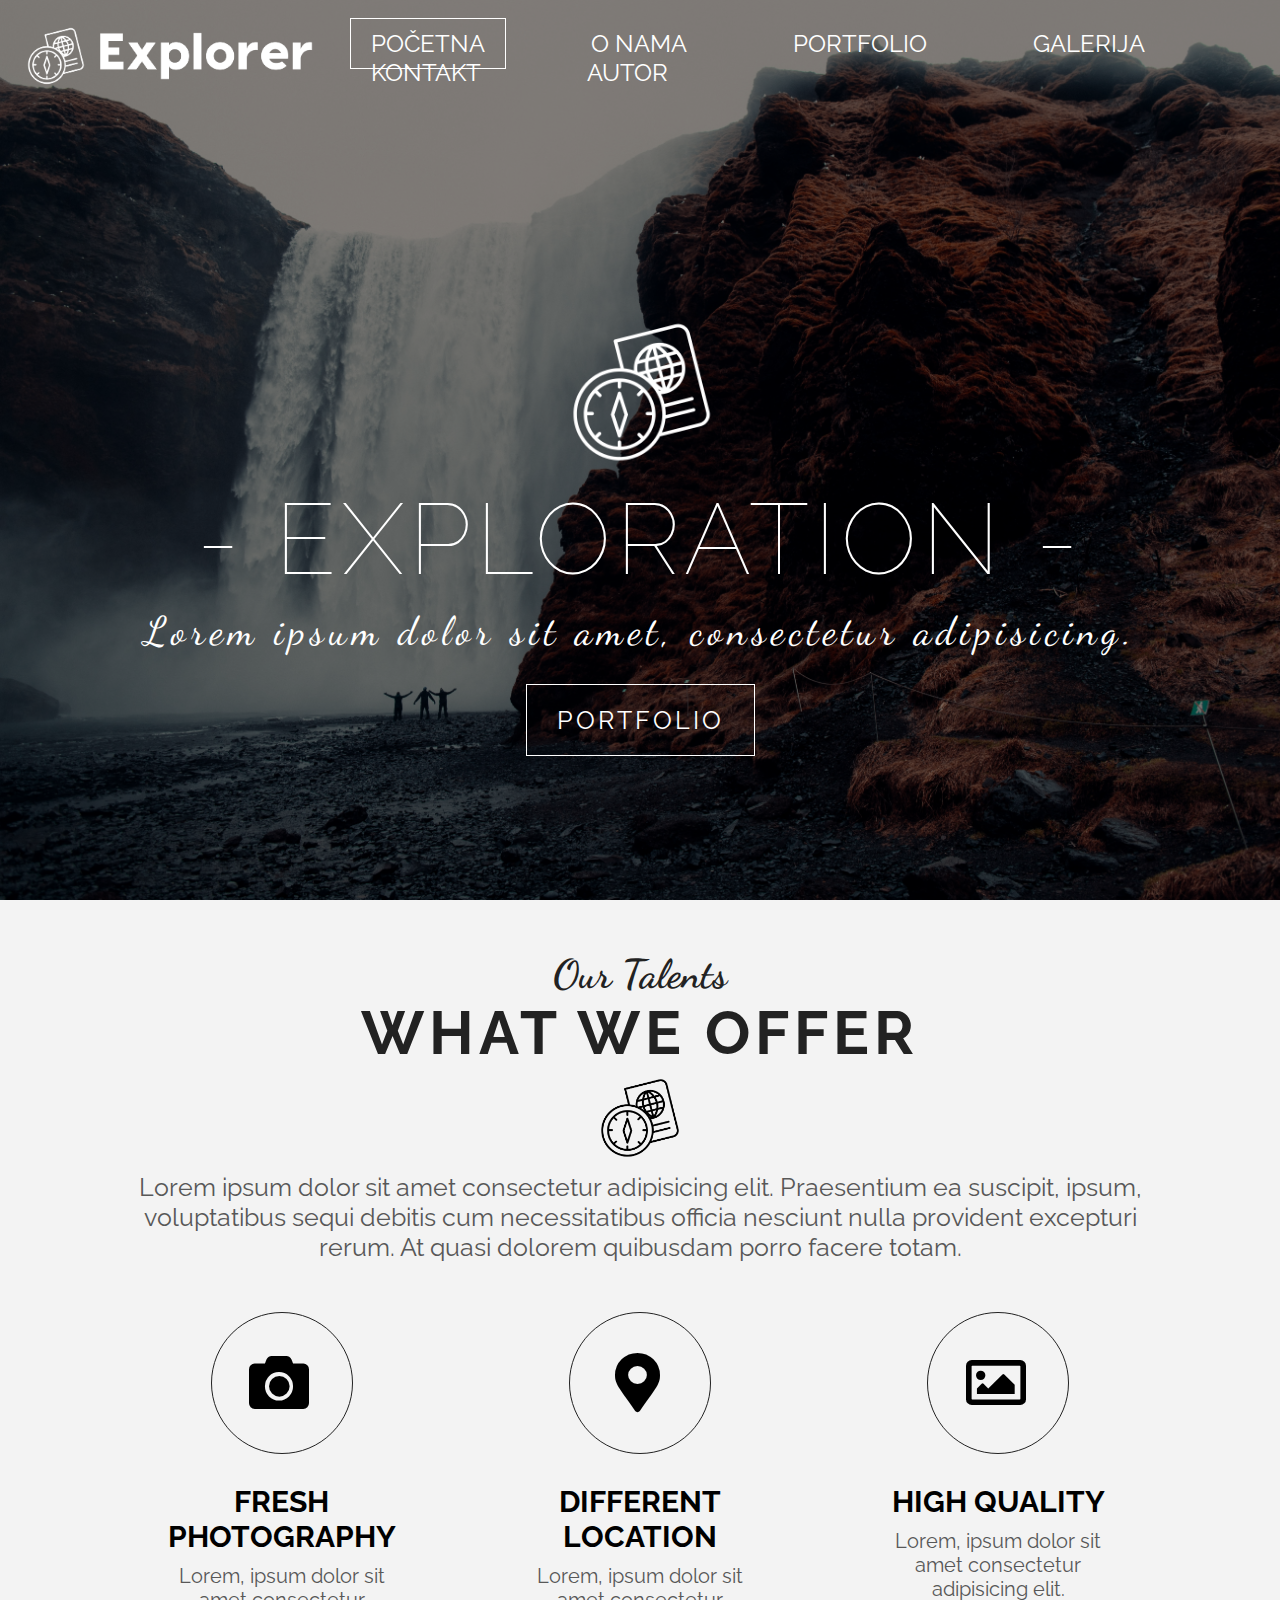
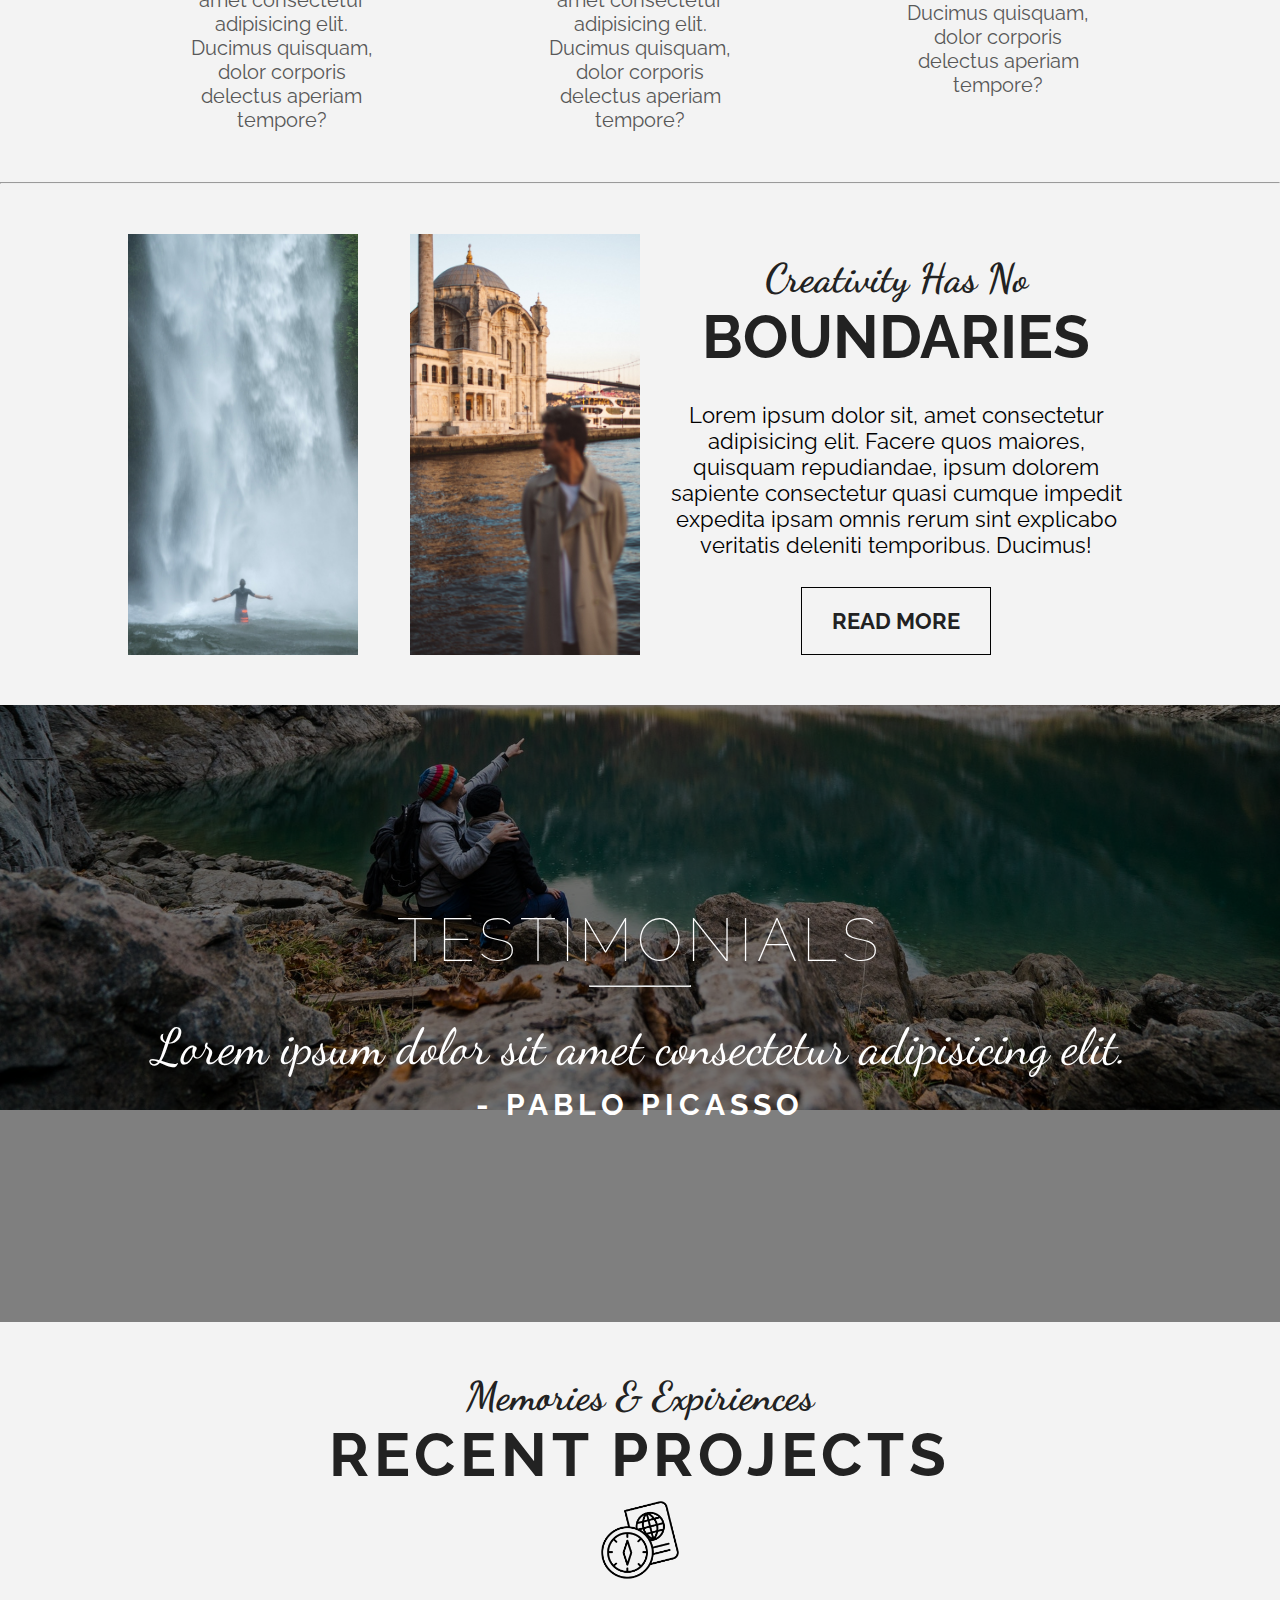
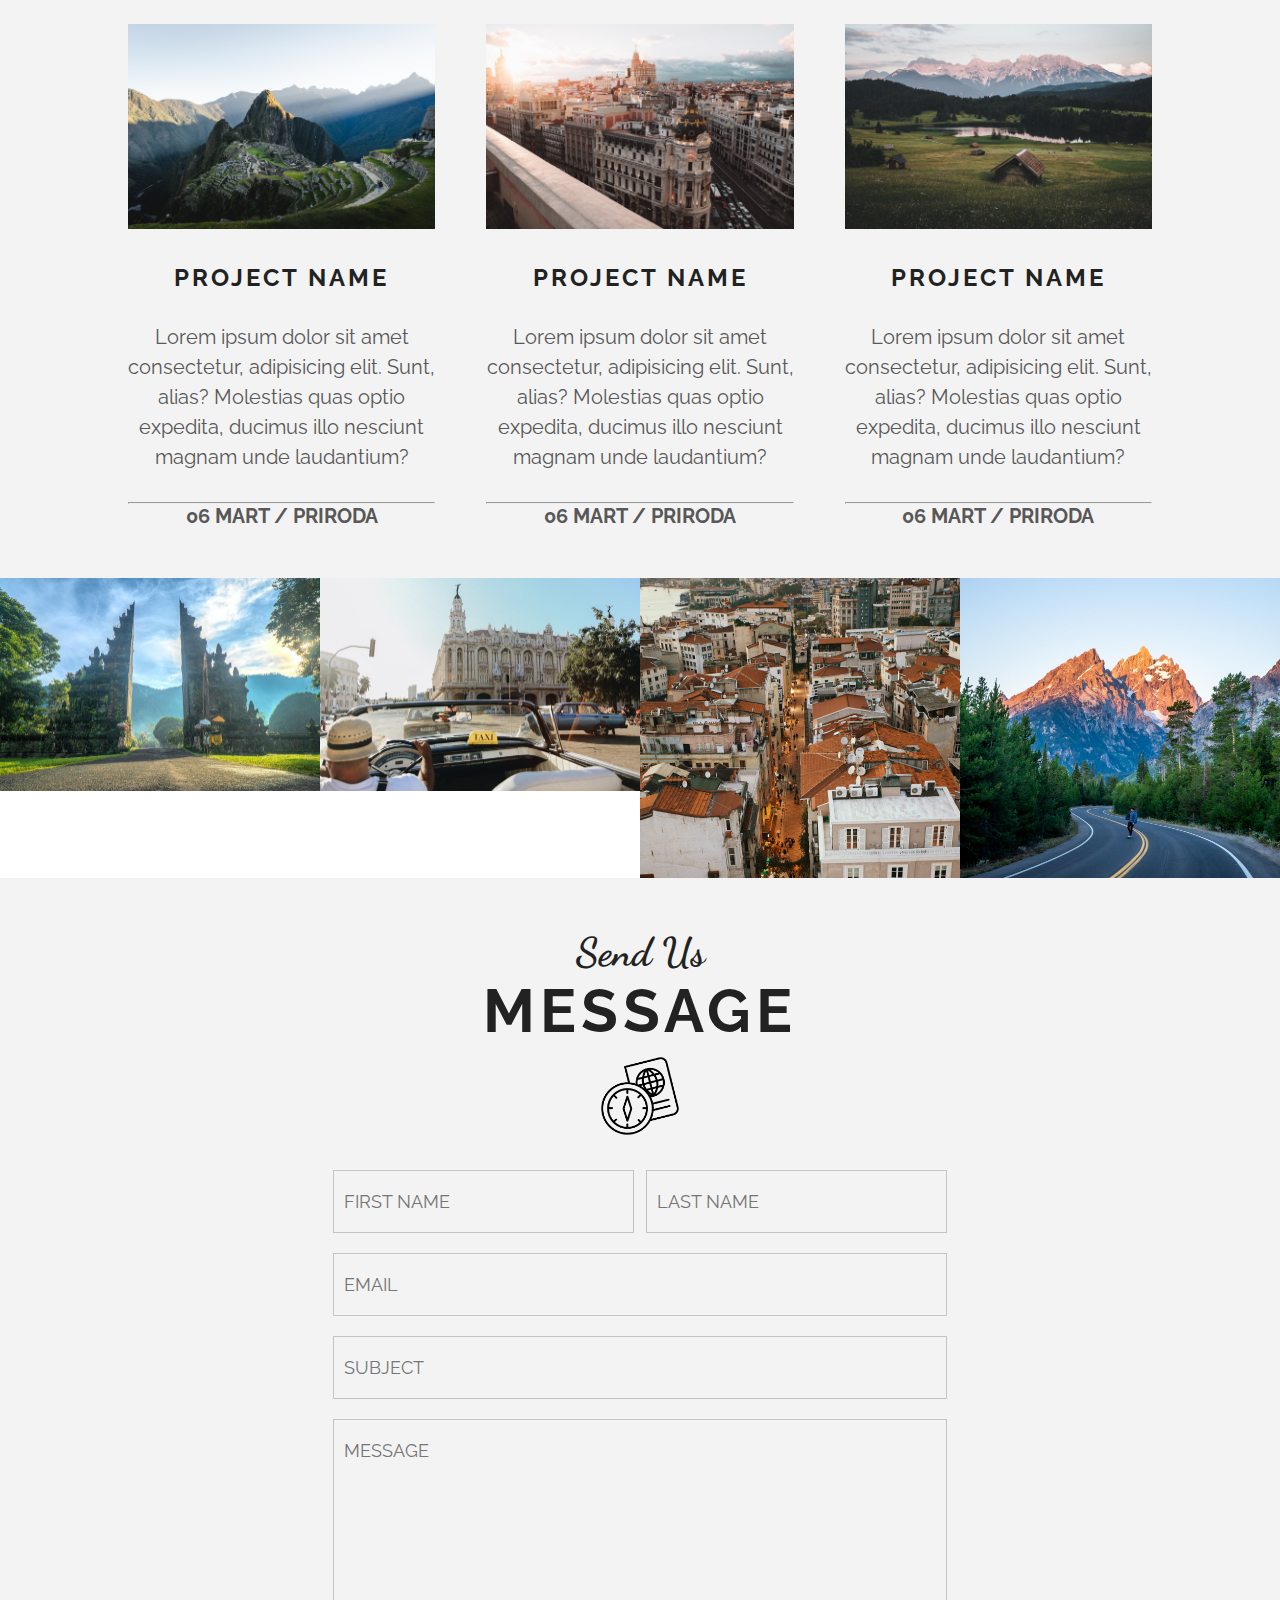
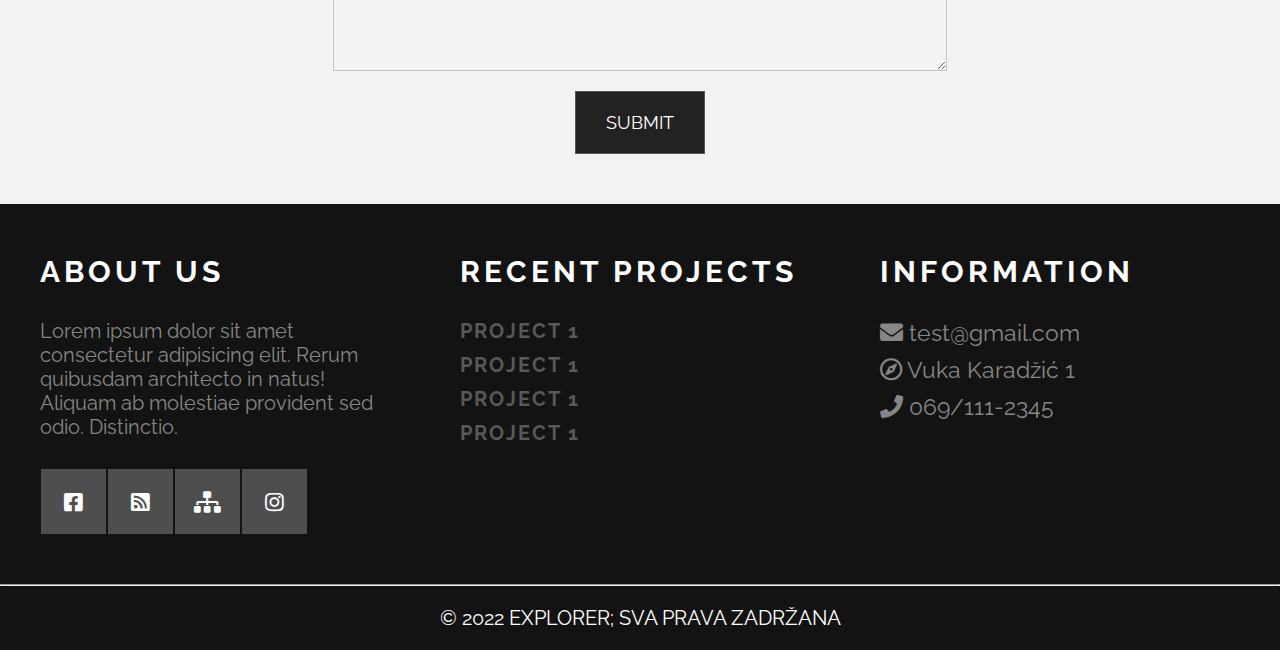
==== index.html @ cb96fa2e "sajt" ====
<!DOCTYPE html>
<html lang="en">
  <head>
    <meta charset="UTF-8" />
    <meta http-equiv="X-UA-Compatible" content="IE=edge" />
    <meta name="viewport" content="width=device-width, initial-scale=1.0" />
    <meta name="author" content="mailto:zarko.jovic.20.21@ict.edu.rs" />
    <meta
      name="keywords"
      content="Restoran, Psatha, Hrana, Kuvanje, Jelo, Dezerti, Piće"
    />
    <meta
      name="description"
      content="Psatha je restoran i bar sa najprefinjenijim i najukusnijim jelima po najpristupačnijoj ceni"
    />
    <meta name="copyright" content="Sva prava zadržava Psatha 2021" />
    <link
      rel="shortcut icon"
      href="img/logo_white_icon.ico"
      type="image/x-icon"
    />
    <link rel="stylesheet" href="css/style.css" />
    <link
      rel="stylesheet"
      href="https://use.fontawesome.com/releases/v5.8.1/css/all.css"
    />

    <title>Explorer - Travel Blog!</title>
  </head>
  <body>
    <!-- HEADER -->
    <header id="main-header">
      <div class="dark-overlay"></div>
      <div class="relative">
        <nav>
          <div id="logo">
            <a href="#"><img src="img/logo-white.png" alt="brand logo" /></a>
          </div>
          <div id="navbar">
            <ul>
              <li>
                <a
                  href="index.html"
                  class="text-white font-primary text-uppercase active"
                  >Početna</a
                >
              </li>
              <li>
                <a
                  href="about.html"
                  class="text-white font-primary text-uppercase"
                  >o nama</a
                >
              </li>
              <li>
                <a
                  href="portfolio.html"
                  class="text-white font-primary text-uppercase"
                  >portfolio</a
                >
              </li>
              <li>
                <a
                  href="gallery.html"
                  class="text-white font-primary text-uppercase"
                  >galerija</a
                >
              </li>
              <li>
                <a
                  href="contact.html"
                  class="text-white font-primary text-uppercase"
                  >kontakt</a
                >
              </li>
              <li>
                <a
                  href="author.html"
                  class="text-white font-primary text-uppercase"
                  >autor</a
                >
              </li>
            </ul>
          </div>
        </nav>
        <div id="cover-info">
          <img src="img/logo-white-icon.png" alt="idea" />
          <h1 class="text-white font-uppercase font-primary text-center mt-1">
            - EXPLORATION -
          </h1>
          <h2 class="text-white font-secondary text-center mt-1">
            Lorem ipsum dolor sit amet, consectetur adipisicing.
          </h2>
          <p class="text-center mt-5">
            <a href="portfolio.html" class="text-white font-primary"
              >PORTFOLIO</a
            >
          </p>
          <br />
        </div>
      </div>
    </header>
    <!-- SERVICES -->
    <div id="services">
      <div class="container">
        <h3 class="text-center font-secondary text-dark">Our Talents</h3>
        <h2 class="font-primary text-dark text-center">WHAT WE OFFER</h2>
        <img src="img/logo-black-icon.png" class="icon" alt="idea" />
        <p class="text-muted text-center font-primary">
          Lorem ipsum dolor sit amet consectetur adipisicing elit. Praesentium
          ea suscipit, ipsum, voluptatibus sequi debitis cum necessitatibus
          officia nesciunt nulla provident excepturi rerum. At quasi dolorem
          quibusdam porro facere totam.
        </p>
        <div id="services-wrap">
          <div class="service">
            <h2 class="text-center"><i class="fas fa-md fa-camera"></i></h2>
            <h3 class="font-primary mt-3 text-uppercase text-center">
              FRESH PHOTOGRAPHY
            </h3>
            <p class="text-muted mt-1 text-center font-primary">
              Lorem, ipsum dolor sit amet consectetur adipisicing elit. Ducimus
              quisquam, dolor corporis delectus aperiam tempore?
            </p>
          </div>
          <div class="service">
            <h2 class="text-center">
              <i class="fas fa-md fa-map-marker-alt"></i>
            </h2>
            <h3 class="font-primary mt-3 text-uppercase text-center">
              Different location
            </h3>
            <p class="text-muted mt-1 text-center font-primary">
              Lorem, ipsum dolor sit amet consectetur adipisicing elit. Ducimus
              quisquam, dolor corporis delectus aperiam tempore?
            </p>
          </div>
          <div class="service">
            <h2 class="text-center"><i class="far fa-md fa-image"></i></h2>
            <h3 class="font-primary mt-3 text-uppercase text-center">
              High Quality
            </h3>
            <p class="text-muted mt-1 text-center font-primary">
              Lorem, ipsum dolor sit amet consectetur adipisicing elit. Ducimus
              quisquam, dolor corporis delectus aperiam tempore?
            </p>
          </div>
        </div>
      </div>
    </div>
    <hr />
    <!-- ABOUT -->
    <div id="about">
      <div class="container">
        <div id="about-img-wrap">
          <img src="img/showcase-1.jpg" alt="about img" class="about-img" />
          <img src="img/showcase-2.jpg" alt="about img" class="about-img" />
        </div>
        <div id="about-text-wrap" class="text-center">
          <div>
            <h3 class="text-dark font-secondary">Creativity Has No</h3>
            <h2 class="text-dark font-primary font-uppercase">BOUNDARIES</h2>
            <p class="text-center font-primary mt-3">
              Lorem ipsum dolor sit, amet consectetur adipisicing elit. Facere
              quos maiores, quisquam repudiandae, ipsum dolorem sapiente
              consectetur quasi cumque impedit expedita ipsam omnis rerum sint
              explicabo veritatis deleniti temporibus. Ducimus!
            </p>
            <p class="text-center mt-5">
              <a href="#" class="font-primary text-dark">READ MORE</a>
            </p>
          </div>
        </div>
      </div>
    </div>
    <!-- QUOTE -->
    <div id="quote">
      <div class="dark-overlay"></div>
      <div class="relative">
        <div class="container">
          <h2 class="font-primary text-white text-uppercase text-center">
            Testimonials
          </h2>
          <hr />
          <h3 class="font-secondary mt-3 text-white text-center">
            Lorem ipsum dolor sit amet consectetur adipisicing elit.
          </h3>
          <h4 class="font-primary mt-1 text-white text-uppercase text-center">
            - PABLO PICASSO
          </h4>
        </div>
      </div>
    </div>
    <!-- LATEST -->
    <div id="latest">
      <div class="container">
        <h3 class="font-secondary text-dark text-center">
          Memories & Expiriences
        </h3>
        <h2 class="font-primary text-dark text-center text-uppercase">
          RECENT PROJECTS
        </h2>
        <img src="img/logo-black-icon.png" class="icon" alt="idea" />

        <div id="post-wrap" class="mt-3">
          <div class="post">
            <a href="#">
              <img src="img/post-1.jpg" alt="post cover" />
              <h4
                class="font-primary text-dark mt-3 text-center text-uppercase"
              >
                Project name
              </h4>
              <p class="font-primary text-center mt-3 text-muted">
                Lorem ipsum dolor sit amet consectetur, adipisicing elit. Sunt,
                alias? Molestias quas optio expedita, ducimus illo nesciunt
                magnam unde laudantium?
              </p>
              <hr class="mt-3" />
              <h5 class="font-primary text-muted text-center text-uppercase">
                06 Mart / priroda
              </h5>
            </a>
          </div>
          <div class="post">
            <a href="#">
              <img src="img/post-3.jpg" alt="post cover" />
              <h4
                class="font-primary text-dark mt-3 text-center text-uppercase"
              >
                Project name
              </h4>
              <p class="font-primary text-center mt-3 text-muted">
                Lorem ipsum dolor sit amet consectetur, adipisicing elit. Sunt,
                alias? Molestias quas optio expedita, ducimus illo nesciunt
                magnam unde laudantium?
              </p>
              <hr class="mt-3" />
              <h5 class="font-primary text-muted text-center text-uppercase">
                06 Mart / priroda
              </h5></a
            >
          </div>
          <div class="post">
            <a href="#">
              <img src="img/post-2.jpg" alt="post cover" />
              <h4
                class="font-primary text-dark mt-3 text-center text-uppercase"
              >
                Project name
              </h4>
              <p class="font-primary text-center mt-3 text-muted">
                Lorem ipsum dolor sit amet consectetur, adipisicing elit. Sunt,
                alias? Molestias quas optio expedita, ducimus illo nesciunt
                magnam unde laudantium?
              </p>
              <hr class="mt-3" />
              <h5 class="font-primary text-muted text-center text-uppercase">
                06 Mart / priroda
              </h5></a
            >
          </div>
        </div>
      </div>
    </div>
    <!-- GALLERY -->
    <div id="gallery-home">
      <div class="gallery-wrap relative">
        <div class="dark-overlay">
          <div class="relative v-align">
            <h2 class="text-white font-primary text-center">Picture</h2>
          </div>
        </div>
        <img src="img/gallery-1.jpg" alt="photo1" />
      </div>
      <div class="gallery-wrap relative">
        <div class="dark-overlay">
          <div class="relative v-align">
            <h2 class="text-white font-primary text-center">Picture</h2>
          </div>
        </div>
        <img src="img/gallery-2.jpg" alt="photo1" />
      </div>
      <div class="gallery-wrap relative">
        <div class="dark-overlay">
          <div class="relative v-align">
            <h2 class="text-white font-primary text-center">Picture</h2>
          </div>
        </div>
        <img src="img/gallery-3.jpg" alt="photo1" />
      </div>
      <div class="gallery-wrap relative">
        <div class="dark-overlay">
          <div class="relative v-align">
            <h2 class="text-white font-primary text-center">Picture</h2>
          </div>
        </div>
        <img src="img/gallery-4.jpg" alt="photo1" />
      </div>
    </div>
    <!-- CONTACT -->
    <div id="contact">
      <div class="container">
        <h3 class="font-secondary text-dark text-center">Send Us</h3>
        <h2 class="font-primary text-dark text-center text-uppercase">
          Message
        </h2>
        <img src="img/logo-black-icon.png" class="icon" alt="idea" />
        <div id="form-wrap">
          <form action="action.php" method="get">
            <div class="form-control">
              <input
                type="text"
                name="fname"
                id="fname"
                placeholder="FIRST NAME"
              />
              <input
                type="text"
                name="lname"
                id="lname"
                placeholder="LAST NAME"
              />
            </div>
            <div class="form-control">
              <input type="email" name="email" id="email" placeholder="email" />
            </div>
            <div class="form-control">
              <input
                type="text"
                name="subject"
                id="subject"
                placeholder="SUBJECT"
              />
            </div>
            <div class="form-control">
              <textarea
                name="message"
                id="message"
                placeholder="MESSAGE"
                cols="30"
                rows="10"
              ></textarea>
            </div>
            <div class="form-control">
              <input type="submit" value="SUBMIT" />
            </div>
          </form>
        </div>
      </div>
    </div>

    <!-- FOOTER -->
    <footer>
      <div id="footer-wrap">
        <div class="footer-col">
          <h2 class="text-white text-uppercase font-primary">ABOUT US</h2>
          <p class="text-muted mt-3 font-primary">
            Lorem ipsum dolor sit amet consectetur adipisicing elit. Rerum
            quibusdam architecto in natus! Aliquam ab molestiae provident sed
            odio. Distinctio.
          </p>
          <div class="social-footer mt-3">
            <a class="text-white" href="https://facebook.com" target="blank">
              <i class="fab fa-lg fa-facebook-square"></i
            ></a>

            <a class="text-white" href="rss.xml" target="blank">
              <i class="fas fa-lg fa-rss-square"></i
            ></a>
            <a class="text-white" href="sitemap.xml" target="blank">
              <i class="fas fa-lg fa-sitemap"></i
            ></a>
            <a class="text-white" href="https://instagram.com" target="blank">
              <i class="fab fa-lg fa-instagram"></i
            ></a>
          </div>
        </div>
        <div class="footer-col">
          <h2 class="text-white text-uppercase font-primary">
            RECENT PROJECTS
          </h2>
          <p class="mt-3">
            <a href="#" class="font-primary text-uppercase text-muted"
              >Project 1</a
            >
          </p>
          <p class="mt-1">
            <a href="#" class="font-primary text-uppercase text-muted"
              >Project 1</a
            >
          </p>
          <p class="mt-1">
            <a href="#" class="font-primary text-uppercase text-muted"
              >Project 1</a
            >
          </p>
          <p class="mt-1">
            <a href="#" class="font-primary text-uppercase text-muted"
              >Project 1</a
            >
          </p>
        </div>
        <div class="footer-col">
          <h2 class="text-white text-uppercase font-primary">INFORMATION</h2>
          <p class="mt-3 text-white font-primary">
            <i class="fas fa-envelope"></i> test&#64;gmail&#46;com
          </p>
          <p class="mt-1 text-white font-primary">
            <i class="far fa-compass"></i> Vuka Karadžić 1
          </p>
          <p class="mt-1 text-white font-primary">
            <i class="fas fa-phone"></i> 069/111-2345
          </p>
        </div>
      </div>
      <hr />
      <div id="footer-lower">
        <p class="text-center text-white font-primary text-uppercase">
          &copy; 2022 EXPLORER; SVA PRAVA ZADRŽANA
        </p>
      </div>
    </footer>
  </body>
</html>
---- css/style.css ----
@import url("https://fonts.googleapis.com/css2?family=Raleway&display=swap");
@import url("https://fonts.googleapis.com/css2?family=Dancing+Script&display=swap");
* {
  margin: 0;
  padding: 0;
}
.mt-3 {
  margin-top: 30px;
}
.mt-1 {
  margin-top: 10px;
}
.mt-5 {
  margin-top: 50px;
}
.text-center {
  text-align: center;
}
.text-white {
  color: #fff;
}
.text-dark {
  color: #222222;
}
.font-primary {
  font-family: "Raleway", sans-serif;
}
.font-secondary {
  font-family: "Dancing Script", cursive;
}
.text-uppercase {
  text-transform: uppercase;
}
.dark-overlay {
  width: 100%;
  height: 100%;
  position: absolute;

  background-color: rgba(0, 0, 0, 0.5);
}
.relative {
  position: relative;
  z-index: 1;
}
.text-muted {
  color: rgb(88, 88, 88);
}
nav {
  display: flex;
  justify-content: space-between;
  box-sizing: border-box;
  padding: 20px;
  align-items: center;
}
#logo img {
  width: 300px;
}
#navbar ul {
  list-style-type: none;
}
#navbar li {
  display: inline;
  margin: 0 30px;
}
#navbar a {
  text-decoration: none;
  font-size: 24px;
  padding: 10px 20px;
  transition: all 0.2s;
  border: 1px solid transparent;
}
#navbar a:hover {
  border: 1px solid #fff;
}
.active {
  border: 1px solid #fff !important;
}
#main-header {
  background-image: url("../img/cover.jpg");
  background-size: cover;
  background-repeat: no-repeat;
  position: relative;
  height: 100vh;
}
#cover-info {
  width: 1000px;
  margin: 0 auto;
  margin-top: 200px;
}
#cover-info img,
#cover-info-secondary img {
  margin-left: 425px;
  width: 150px;
  animation: fadein cubic-bezier(0.22, 0.68, 0, 1.71) 1s;
}
#cover-info h1,
#cover-info-secondary h1 {
  font-size: 100px;
  font-weight: lighter;
  letter-spacing: 5px;
  animation: fadein cubic-bezier(0.22, 0.68, 0, 1.71) 2s;
}
#cover-info h2,
#cover-info-secondary h2 {
  font-size: 40px;
  font-weight: 100;
  letter-spacing: 5px;
  animation: fadein cubic-bezier(0.22, 0.68, 0, 1.71) 3s;
}
#cover-info a,
#cover-info-secondary a {
  padding: 20px 30px;
  border: 1px solid #fff;
  text-decoration: none;
  transition: all 0.2s;
  font-size: 25px;
  letter-spacing: 3px;
}
#cover-info p,
#cover-info-secondary p {
  animation: fadein cubic-bezier(0.22, 0.68, 0, 1.71) 4s;
}
#cover-info a:hover,
#cover-info-secondary a:hover {
  color: #222222;
  background-color: #fff;
}
@keyframes fadein {
  0% {
    opacity: 0;
    transform: translateY(20px);
  }
  90% {
    opacity: 1;
    transform: translateY(0px);
  }
  100% {
    opacity: 1;
    transform: translateY(0px);
  }
}
.container {
  width: 80%;
  margin: 0 auto;
}
#about .container {
  display: flex;
  justify-content: space-between;
}
#about {
  padding: 50px 0;
  background-color: #f3f3f3;
}
#about-img-wrap {
  width: 50%;
  display: flex;
  justify-content: space-between;
}
#about-img-wrap img {
  width: 45%;
}
#about-text-wrap {
  width: 50%;
  box-sizing: border-box;
  padding: 20px;
  display: flex;
  align-items: center;
}
#about-text-wrap h3 {
  font-size: 40px;
}
#about-text-wrap h2 {
  font-size: 60px;
}
#about-text-wrap p {
  font-size: 22px;
}
#about-text-wrap a {
  border: 1px solid #000;
  padding: 20px 30px;
  font-weight: bold;
  text-decoration: none;
  transition: all 0.2s;
}
#about-text-wrap a:hover {
  background-color: #000;
  color: #fff;
}
#quote {
  width: 100%;
  position: relative;
  background-image: url("../img/testimonials-cover.jpg");
  background-size: cover;
  background-position: 0px -450px;
  background-repeat: no-repeat;
}
#quote .container {
  padding: 200px 0;
}
#quote h2 {
  font-weight: lighter;
  font-size: 60px;
  letter-spacing: 5px;
}
#quote hr {
  width: 100px;
  margin: 0 auto;
  margin-top: 10px;
}
#quote h3 {
  font-size: 50px;

  font-weight: lighter;
}
#quote h4 {
  font-size: 30px;
  letter-spacing: 5px;
}
.icon {
  width: 100px;
  margin-left: calc(50% - 50px);
}
#latest {
  padding: 50px 0;
}
#latest h2 {
  letter-spacing: 5px;
  font-size: 60px;
}
#latest h3 {
  font-size: 40px;
}
#post-wrap {
  display: flex;
  justify-content: space-between;
}
.post {
  width: 30%;
}
.post img {
  width: 100%;
  object-fit: cover;
  transition: all 0.2s;
}
.post:hover img {
  transform: scale(1.04);
}
.post h4 {
  font-size: 24px;
  font-weight: bold;
  letter-spacing: 3px;
}
.post p {
  font-size: 20px;
  line-height: 30px;
}
.post h5 {
  font-size: 20px;
}
.post hr {
  color: rgb(145, 145, 145);
}
a {
  text-decoration: none;
}
#gallery-home {
  width: 100%;
  display: flex;
}
.gallery-wrap {
  width: 25%;
  height: 300px;
  overflow: hidden;
  object-fit: cover;
}
.gallery-wrap img {
  width: 100%;
  position: absolute;
  z-index: -2;
  transition: all 0.2s;
}
.gallery-wrap .dark-overlay {
  display: flex;
  opacity: 0;
  transition: all 0.2s;
  justify-content: center;
  align-items: center;
}
.gallery-wrap:hover img {
  transform: scale(1.06);
}
.gallery-wrap:hover .dark-overlay {
  opacity: 1;
}
.gallery-wrap h2 {
  font-size: 40px;
}
#services {
  padding: 50px 0;
}
#services h3 {
  font-size: 40px;
}
#services h2 {
  font-size: 60px;
  letter-spacing: 5px;
}
#services p {
  font-size: 25px;
}
#services-wrap {
  margin-top: 50px;
  width: 100%;
  display: flex;
  justify-content: space-between;
}
.service {
  width: 30%;
}
.service h2 {
  border: 1px solid #222222;
  padding: 20px;
  width: 100px;
  justify-content: center;
  display: flex;
  align-items: center;
  border-radius: 50%;
  margin: 0 auto;
  height: 100px;
}
.service h3 {
  font-size: 30px !important;
}
.service p {
  font-size: 20px !important;
  padding: 0 50px;
}
#latest,
#services {
  background-color: #f3f3f3;
}
#form-wrap {
  margin: 0 auto;
  width: 60%;
}

#fname,
#lname {
  width: 49%;
}
#subject,
#message,
#email {
  width: 100%;
}
.form-control {
  display: flex;
  width: 100%;
  justify-content: space-between;
  margin-top: 20px;
}
input,
textarea {
  background-color: #f3f3f3;
  padding: 20px 10px;
  font-family: "Raleway", sans-serif;
  box-sizing: border-box;
  text-transform: uppercase;
  font-size: 18px;
  border: 1px solid rgba(145, 145, 145, 0.479);
}
#contact {
  padding: 50px 0;
  background-color: #f3f3f3;
}
input[type="submit"] {
  background-color: #222;
  color: #fff;
  margin: 0 auto;
  padding: 20px 30px;
}
#contact h3 {
  font-size: 40px;
}
#contact h2 {
  font-size: 60px;
  letter-spacing: 5px;
}
footer {
  background-color: rgb(19, 19, 19);
}
#footer-wrap {
  width: 1200px;
  margin: 0 auto;
  display: flex;
  padding: 50px 0px;
  justify-content: space-between;
}
.footer-col {
  width: 30%;
}
.social-footer {
  display: flex;
}
.social-footer a {
  padding: 20px;
  width: 25px;
  background-color: rgb(78, 78, 78);
  justify-content: center;
  display: flex;
  align-items: center;
  transition: all 0.2s;
  margin: 0 1px;
  height: 25px;
}
#footer-wrap h2 {
  font-size: 30px;
  letter-spacing: 4px;
}
#footer-wrap p {
  font-size: 20px;
  color: rgb(134, 134, 134);
}
.social-footer a:hover {
  background-color: rgb(117, 117, 117);
}
.footer-col:nth-child(2) a {
  font-size: 20px;
  transition: all 0.2s;
  letter-spacing: 2px;
  font-weight: bold;
}
.footer-col:nth-child(2) a:hover {
  color: rgb(209, 209, 209);
}
.footer-col:nth-child(3) p {
  font-size: 23px !important;
}
#footer-lower {
  padding: 20px 0;
  font-size: 20px;
}
.bg-dark {
  background-color: #222;
}
#secondary-header {
  position: relative;
}
#cover-info-secondary {
  margin: 0 auto;
  width: 1000px;
  padding: 0 0 50px 0;
}
#bg-about,
#bg-portfolio,
#bg-gallery,
#bg-author,
#bg-contact {
  background-size: 100vw;
  background-position: center;
  background-position: 0px -800px;
  background-repeat: no-repeat;
}
#bg-about {
  background-image: url("../img/cover-1.jpg");
}
#bg-portfolio {
  background-image: url("../img/cover-2.jpg");
}
#bg-gallery {
  background-image: url("../img/cover-3.jpg");
}
#bg-author {
  background-image: url("../img/cover-4.jpg");
}
#bg-contact {
  background-image: url("../img/cover-5.jpg");
}
#gallery-page {
  width: 70%;
  margin: 0 auto;
  display: flex;
  padding-top: 50px;
  justify-content: space-between;
}
.gallery-col {
  width: 32%;
}
.gallery-col img {
  width: 100%;
  transition: all 0.2s;
  margin: 10px 0;
}
.bg-light {
  background-color: #f3f3f3;
  width: 100%;
}
.gallery-col img:hover {
  transform: scale(1.04);
}
.project {
  width: 100%;
}
.project img {
  width: 100%;
}
.project p {
  font-size: 30px;
}
.project .btn {
  padding: 20px;
  transition: all 0.2s;
  border: 1px solid #222;
}
.project .btn:hover {
  color: #fff;
  background-color: #222;
}
#author .container {
  display: flex;
  padding: 100px 0;
  justify-content: space-between;
}
#author-img,
#author-info {
  width: 50%;
}
#author-img img {
  width: 60%;
  margin-left: 20%;
}
#author-info h2 {
  font-size: 50px;
}
#author-info h3 {
  font-size: 40px;
}
#author-img img {
  border-radius: 50%;
  box-shadow: -30px -30px rgb(124, 124, 124);
  box-shadow: 2px -2px 55px -17px rgba(0, 0, 0, 0.75);
}
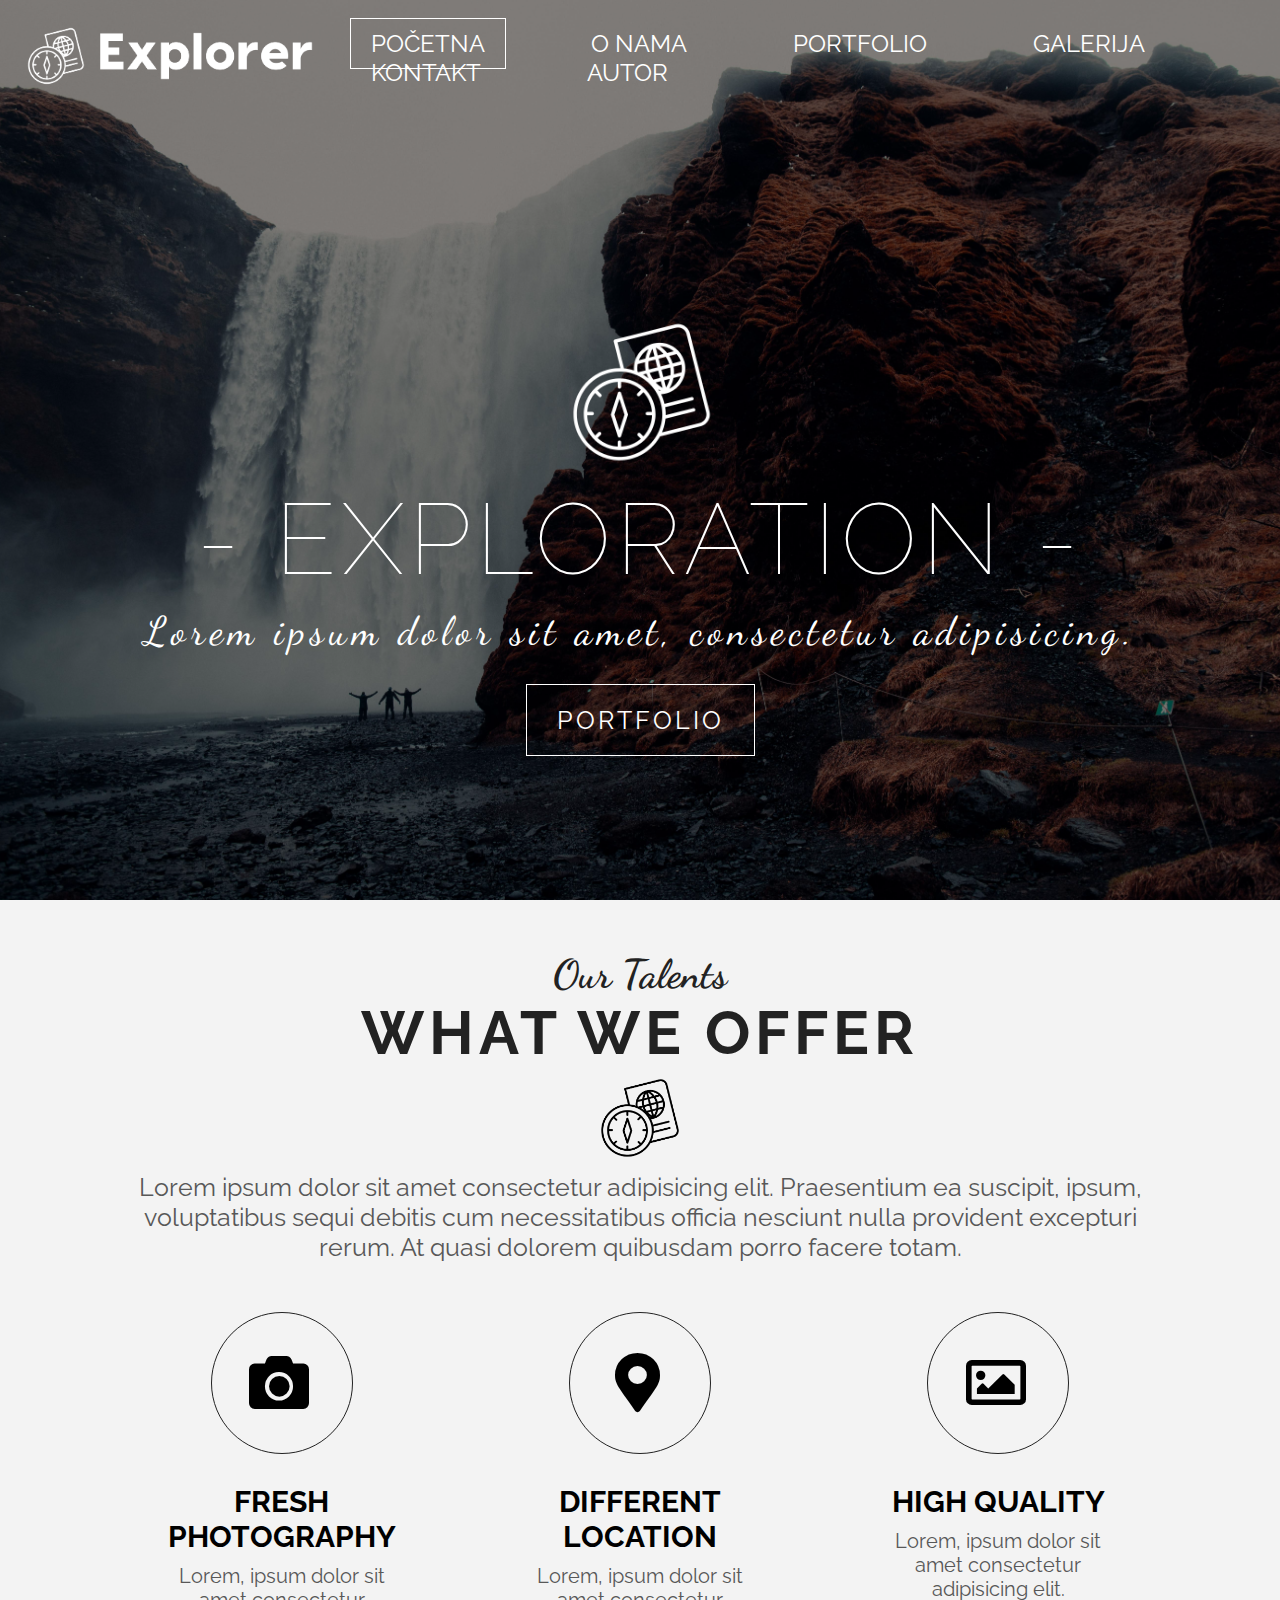
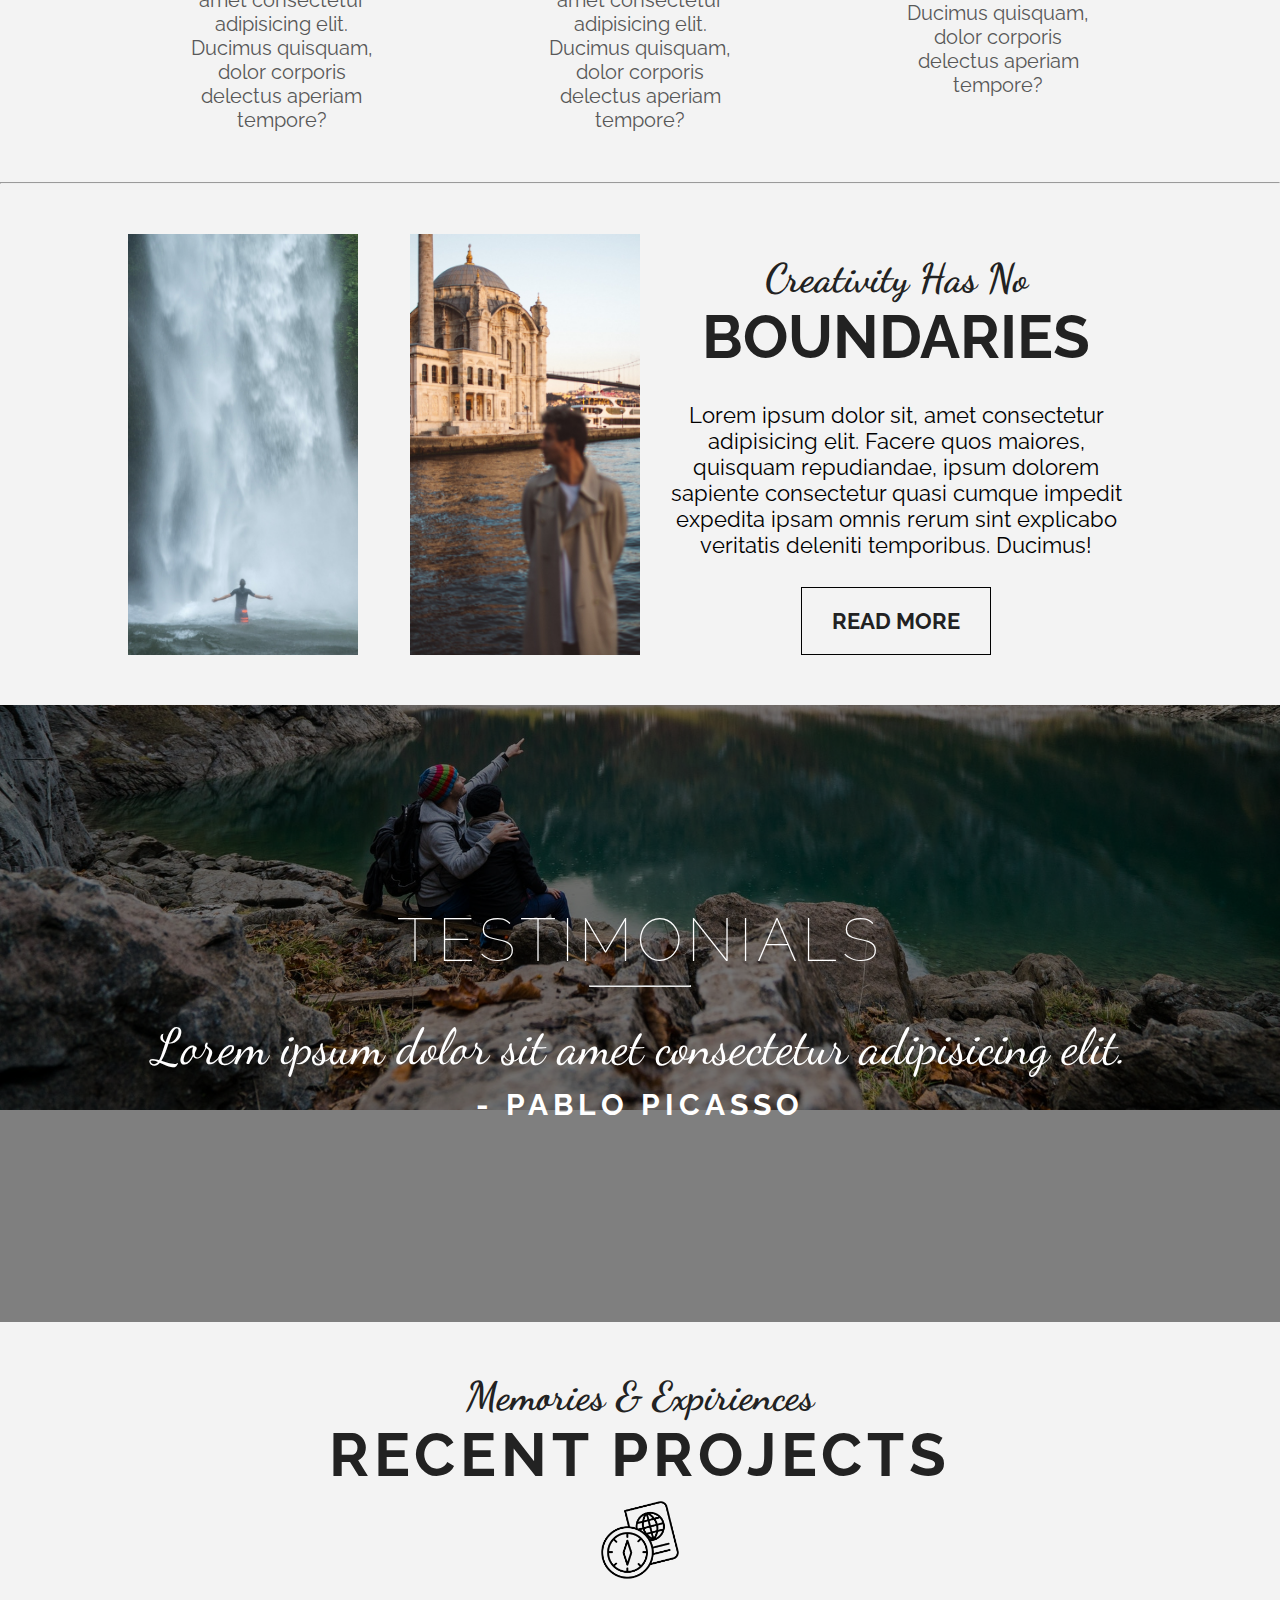
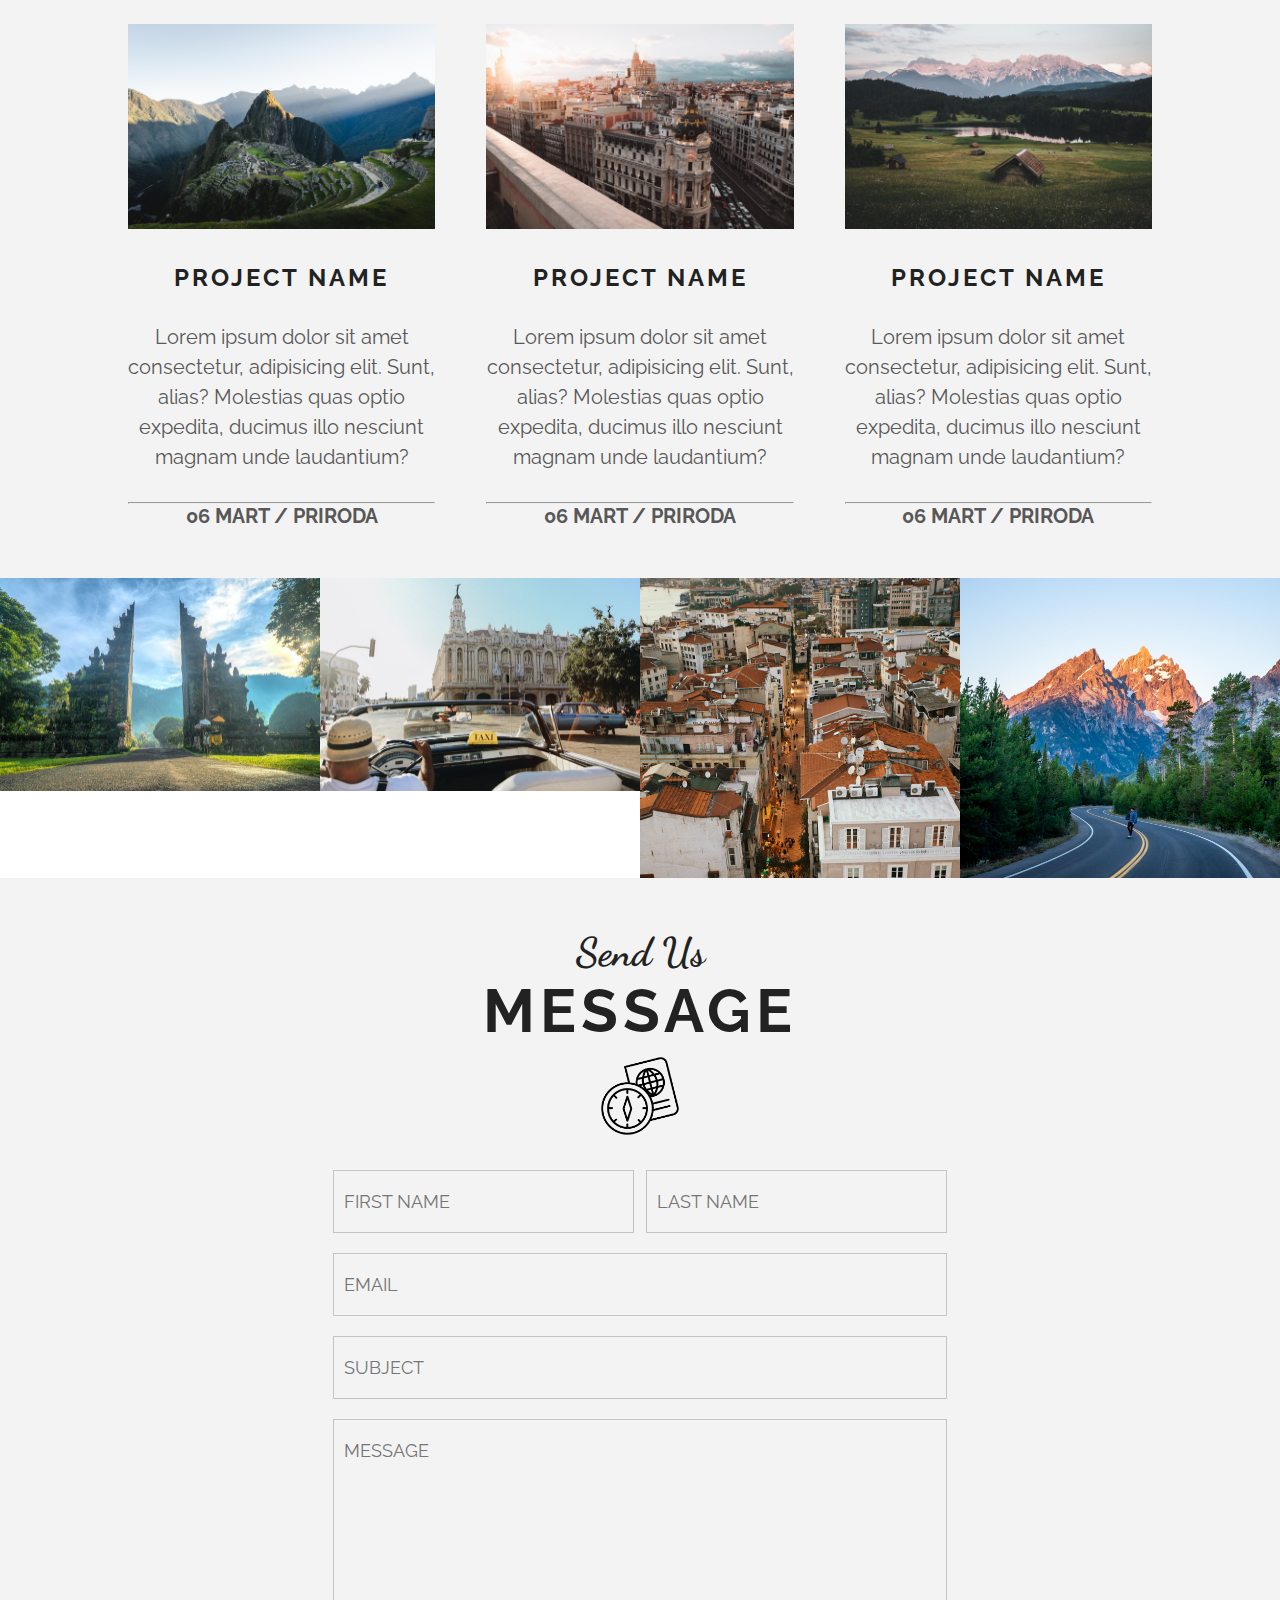
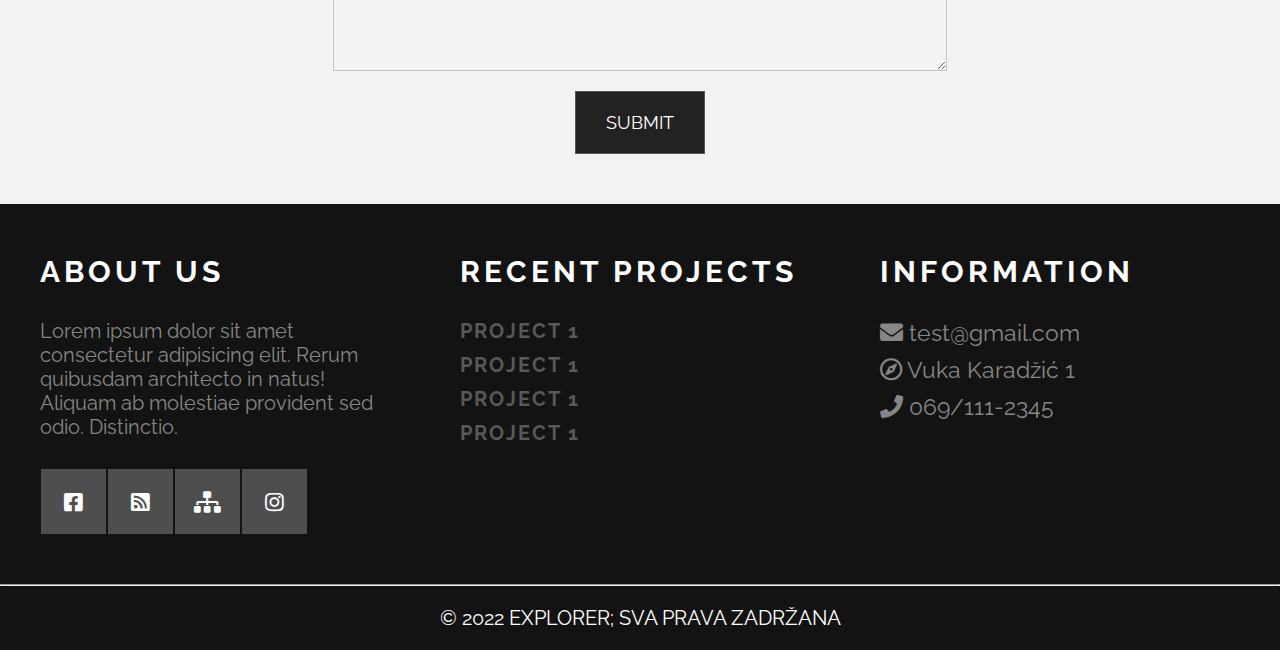
==== commit c22369e3: "ispravka" ====
--- a/index.html
+++ b/index.html
@@ -4,16 +4,16 @@
     <meta charset="UTF-8" />
     <meta http-equiv="X-UA-Compatible" content="IE=edge" />
     <meta name="viewport" content="width=device-width, initial-scale=1.0" />
-    <meta name="author" content="mailto:zarko.jovic.20.21@ict.edu.rs" />
+    <meta name="author" content="mailto:disha.jovanovic.96@gmail.com" />
     <meta
       name="keywords"
-      content="Restoran, Psatha, Hrana, Kuvanje, Jelo, Dezerti, Piće"
+      content="Fotografija, slike, putovanje, putovanje, priroda, explorer"
     />
     <meta
       name="description"
-      content="Psatha je restoran i bar sa najprefinjenijim i najukusnijim jelima po najpristupačnijoj ceni"
+      content="Explorer je udruženje freelancera koji su ljubitelji fotografije sa ciljem da najbolje zabeleže vaše najlepše trenutke!"
     />
-    <meta name="copyright" content="Sva prava zadržava Psatha 2021" />
+    <meta name="copyright" content="Sva prava zadržava Explorer 2022" />
     <link
       rel="shortcut icon"
       href="img/logo_white_icon.ico"
@@ -25,7 +25,7 @@
       href="https://use.fontawesome.com/releases/v5.8.1/css/all.css"
     />
 
-    <title>Explorer - Travel Blog!</title>
+    <title>Explorer - Fotografski blog!</title>
   </head>
   <body>
     <!-- HEADER -->
--- a/css/style.css
+++ b/css/style.css
@@ -78,6 +78,7 @@
 #main-header {
   background-image: url("../img/cover.jpg");
   background-size: cover;
+  background-position: bottom;
   background-repeat: no-repeat;
   position: relative;
   height: 100vh;
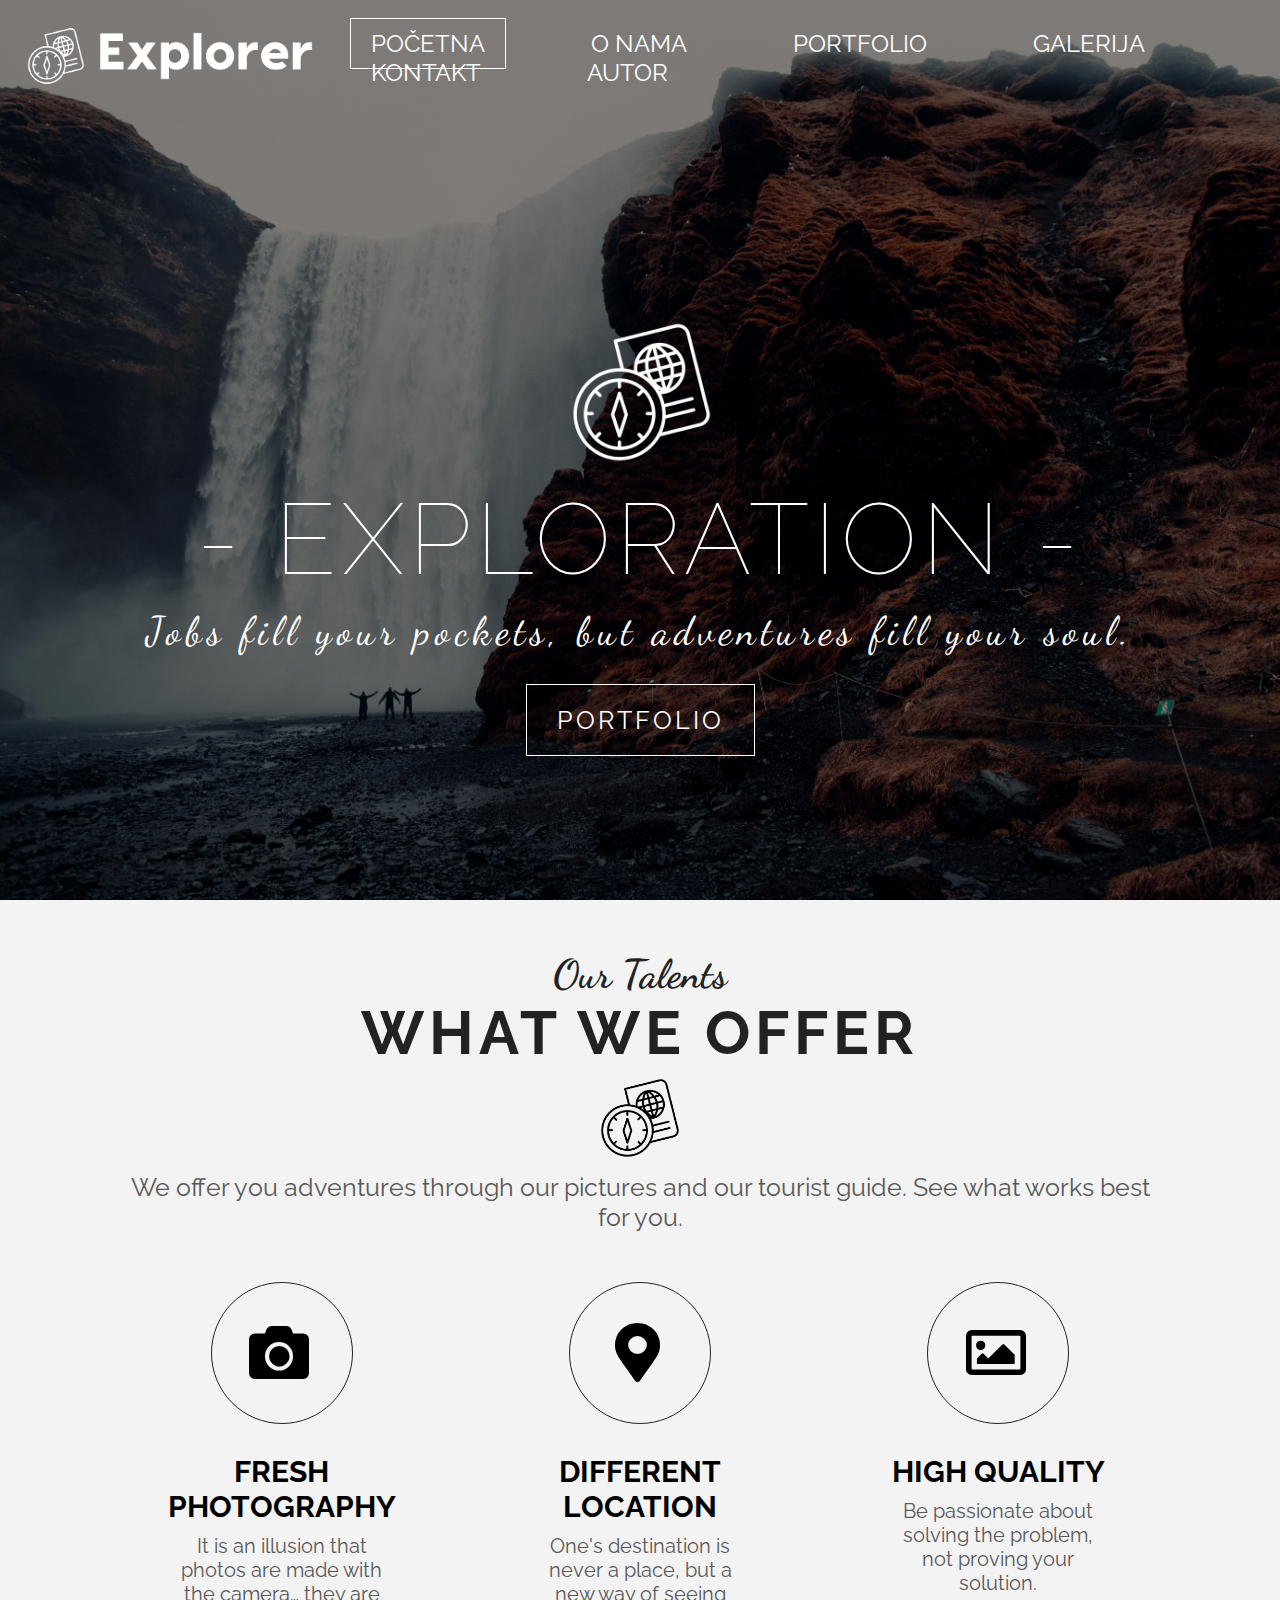
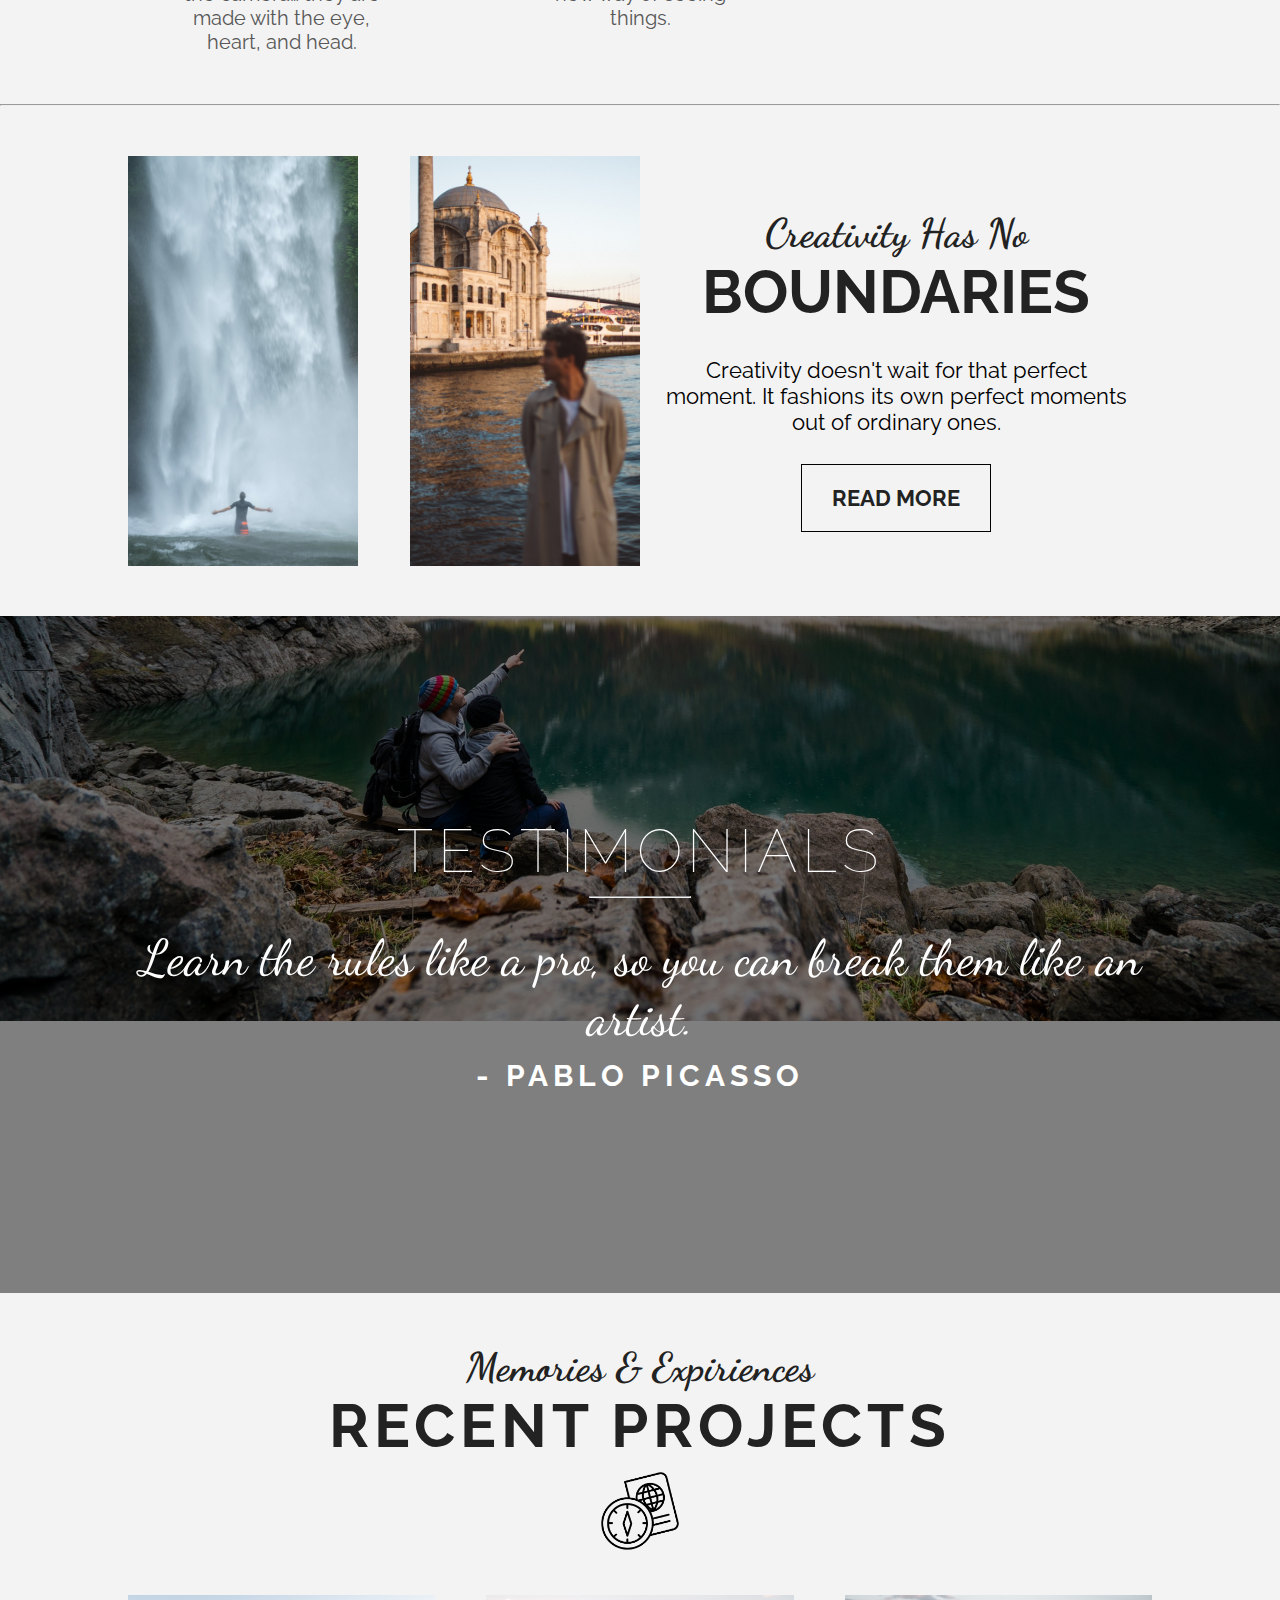
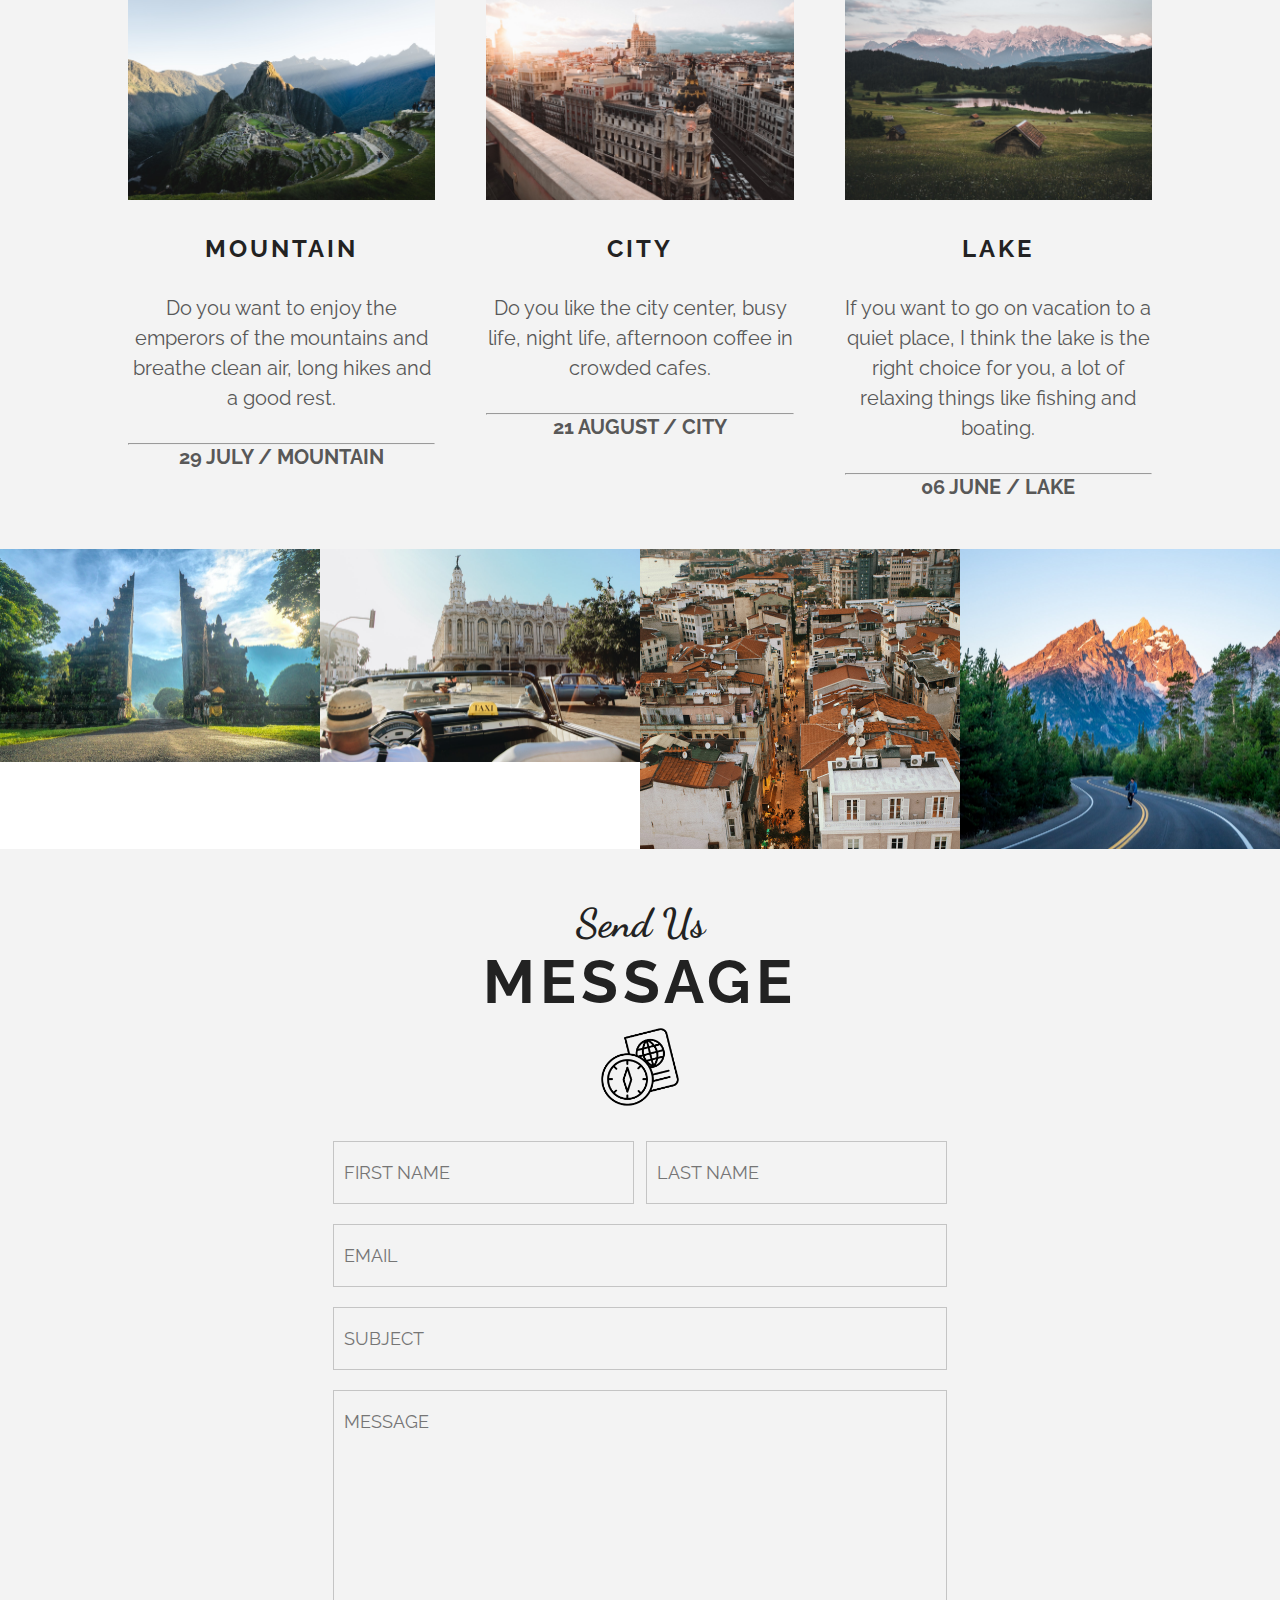
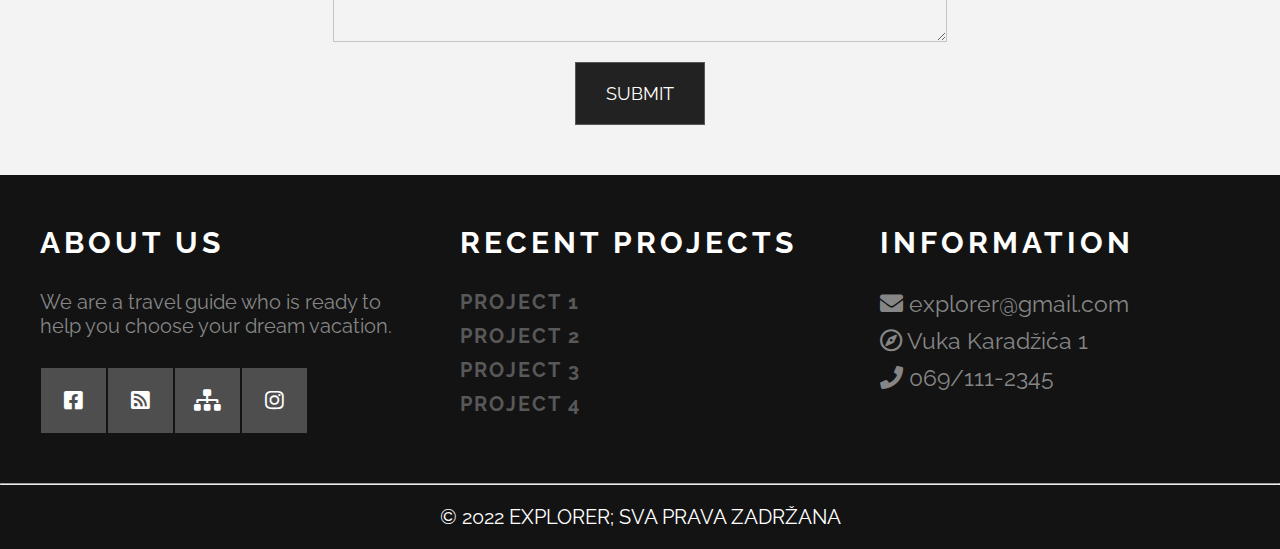
==== commit b77861b1: "izmene" ====
--- a/index.html
+++ b/index.html
@@ -89,7 +89,7 @@
             - EXPLORATION -
           </h1>
           <h2 class="text-white font-secondary text-center mt-1">
-            Lorem ipsum dolor sit amet, consectetur adipisicing.
+            Jobs fill your pockets, but adventures fill your soul.
           </h2>
           <p class="text-center mt-5">
             <a href="portfolio.html" class="text-white font-primary"
@@ -107,11 +107,8 @@
         <h2 class="font-primary text-dark text-center">WHAT WE OFFER</h2>
         <img src="img/logo-black-icon.png" class="icon" alt="idea" />
         <p class="text-muted text-center font-primary">
-          Lorem ipsum dolor sit amet consectetur adipisicing elit. Praesentium
-          ea suscipit, ipsum, voluptatibus sequi debitis cum necessitatibus
-          officia nesciunt nulla provident excepturi rerum. At quasi dolorem
-          quibusdam porro facere totam.
-        </p>
+          We offer you adventures through our pictures and our tourist guide. See what works best for you.
+        </p> 
         <div id="services-wrap">
           <div class="service">
             <h2 class="text-center"><i class="fas fa-md fa-camera"></i></h2>
@@ -119,8 +116,7 @@
               FRESH PHOTOGRAPHY
             </h3>
             <p class="text-muted mt-1 text-center font-primary">
-              Lorem, ipsum dolor sit amet consectetur adipisicing elit. Ducimus
-              quisquam, dolor corporis delectus aperiam tempore?
+              It is an illusion that photos are made with the camera… they are made with the eye, heart, and head.
             </p>
           </div>
           <div class="service">
@@ -131,8 +127,7 @@
               Different location
             </h3>
             <p class="text-muted mt-1 text-center font-primary">
-              Lorem, ipsum dolor sit amet consectetur adipisicing elit. Ducimus
-              quisquam, dolor corporis delectus aperiam tempore?
+              One's destination is never a place, but a new way of seeing things.
             </p>
           </div>
           <div class="service">
@@ -141,8 +136,7 @@
               High Quality
             </h3>
             <p class="text-muted mt-1 text-center font-primary">
-              Lorem, ipsum dolor sit amet consectetur adipisicing elit. Ducimus
-              quisquam, dolor corporis delectus aperiam tempore?
+              Be passionate about solving the problem, not proving your solution.
             </p>
           </div>
         </div>
@@ -161,10 +155,8 @@
             <h3 class="text-dark font-secondary">Creativity Has No</h3>
             <h2 class="text-dark font-primary font-uppercase">BOUNDARIES</h2>
             <p class="text-center font-primary mt-3">
-              Lorem ipsum dolor sit, amet consectetur adipisicing elit. Facere
-              quos maiores, quisquam repudiandae, ipsum dolorem sapiente
-              consectetur quasi cumque impedit expedita ipsam omnis rerum sint
-              explicabo veritatis deleniti temporibus. Ducimus!
+              Creativity doesn't wait for that perfect moment.
+               It fashions its own perfect moments out of ordinary ones.
             </p>
             <p class="text-center mt-5">
               <a href="#" class="font-primary text-dark">READ MORE</a>
@@ -183,7 +175,7 @@
           </h2>
           <hr />
           <h3 class="font-secondary mt-3 text-white text-center">
-            Lorem ipsum dolor sit amet consectetur adipisicing elit.
+            Learn the rules like a pro, so you can break them like an artist.
           </h3>
           <h4 class="font-primary mt-1 text-white text-uppercase text-center">
             - PABLO PICASSO
@@ -209,16 +201,14 @@
               <h4
                 class="font-primary text-dark mt-3 text-center text-uppercase"
               >
-                Project name
+                Mountain
               </h4>
               <p class="font-primary text-center mt-3 text-muted">
-                Lorem ipsum dolor sit amet consectetur, adipisicing elit. Sunt,
-                alias? Molestias quas optio expedita, ducimus illo nesciunt
-                magnam unde laudantium?
+                Do you want to enjoy the emperors of the mountains and breathe clean air, long hikes and a good rest.
               </p>
               <hr class="mt-3" />
               <h5 class="font-primary text-muted text-center text-uppercase">
-                06 Mart / priroda
+                29 July / mountain
               </h5>
             </a>
           </div>
@@ -228,16 +218,14 @@
               <h4
                 class="font-primary text-dark mt-3 text-center text-uppercase"
               >
-                Project name
+                City
               </h4>
               <p class="font-primary text-center mt-3 text-muted">
-                Lorem ipsum dolor sit amet consectetur, adipisicing elit. Sunt,
-                alias? Molestias quas optio expedita, ducimus illo nesciunt
-                magnam unde laudantium?
+                Do you like the city center, busy life, night life, afternoon coffee in crowded cafes.
               </p>
               <hr class="mt-3" />
               <h5 class="font-primary text-muted text-center text-uppercase">
-                06 Mart / priroda
+                21 August / city
               </h5></a
             >
           </div>
@@ -247,16 +235,14 @@
               <h4
                 class="font-primary text-dark mt-3 text-center text-uppercase"
               >
-                Project name
+                Lake
               </h4>
               <p class="font-primary text-center mt-3 text-muted">
-                Lorem ipsum dolor sit amet consectetur, adipisicing elit. Sunt,
-                alias? Molestias quas optio expedita, ducimus illo nesciunt
-                magnam unde laudantium?
+                If you want to go on vacation to a quiet place, I think the lake is the right choice for you, a lot of relaxing things like fishing and boating.
               </p>
               <hr class="mt-3" />
               <h5 class="font-primary text-muted text-center text-uppercase">
-                06 Mart / priroda
+                06 June / lake
               </h5></a
             >
           </div>
@@ -356,9 +342,7 @@
         <div class="footer-col">
           <h2 class="text-white text-uppercase font-primary">ABOUT US</h2>
           <p class="text-muted mt-3 font-primary">
-            Lorem ipsum dolor sit amet consectetur adipisicing elit. Rerum
-            quibusdam architecto in natus! Aliquam ab molestiae provident sed
-            odio. Distinctio.
+            We are a travel guide who is ready to help you choose your dream vacation.
           </p>
           <div class="social-footer mt-3">
             <a class="text-white" href="https://facebook.com" target="blank">
@@ -387,27 +371,27 @@
           </p>
           <p class="mt-1">
             <a href="#" class="font-primary text-uppercase text-muted"
-              >Project 1</a
+              >Project 2</a
             >
           </p>
           <p class="mt-1">
             <a href="#" class="font-primary text-uppercase text-muted"
-              >Project 1</a
+              >Project 3</a
             >
           </p>
           <p class="mt-1">
             <a href="#" class="font-primary text-uppercase text-muted"
-              >Project 1</a
+              >Project 4</a
             >
           </p>
         </div>
         <div class="footer-col">
           <h2 class="text-white text-uppercase font-primary">INFORMATION</h2>
           <p class="mt-3 text-white font-primary">
-            <i class="fas fa-envelope"></i> test&#64;gmail&#46;com
+            <i class="fas fa-envelope"></i> explorer&#64;gmail&#46;com
           </p>
           <p class="mt-1 text-white font-primary">
-            <i class="far fa-compass"></i> Vuka Karadžić 1
+            <i class="far fa-compass"></i> Vuka Karadžića 1
           </p>
           <p class="mt-1 text-white font-primary">
             <i class="fas fa-phone"></i> 069/111-2345
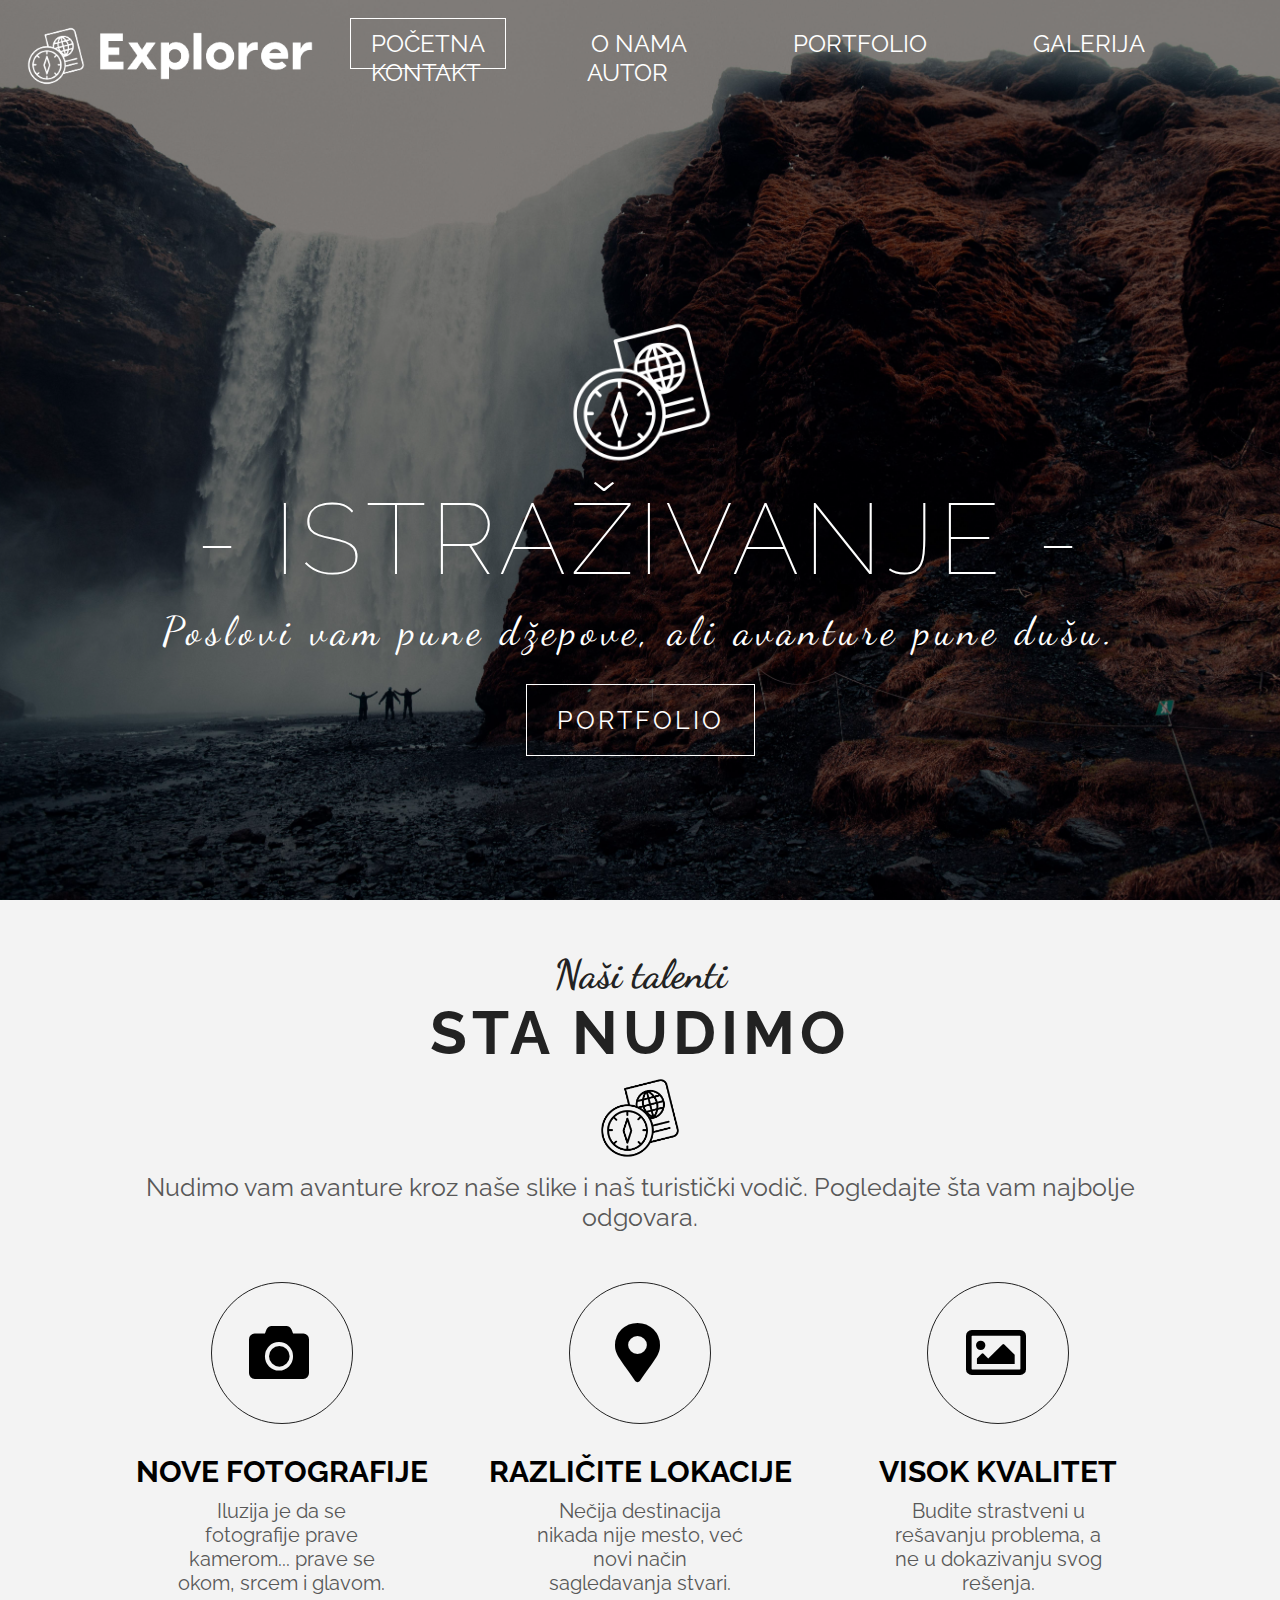
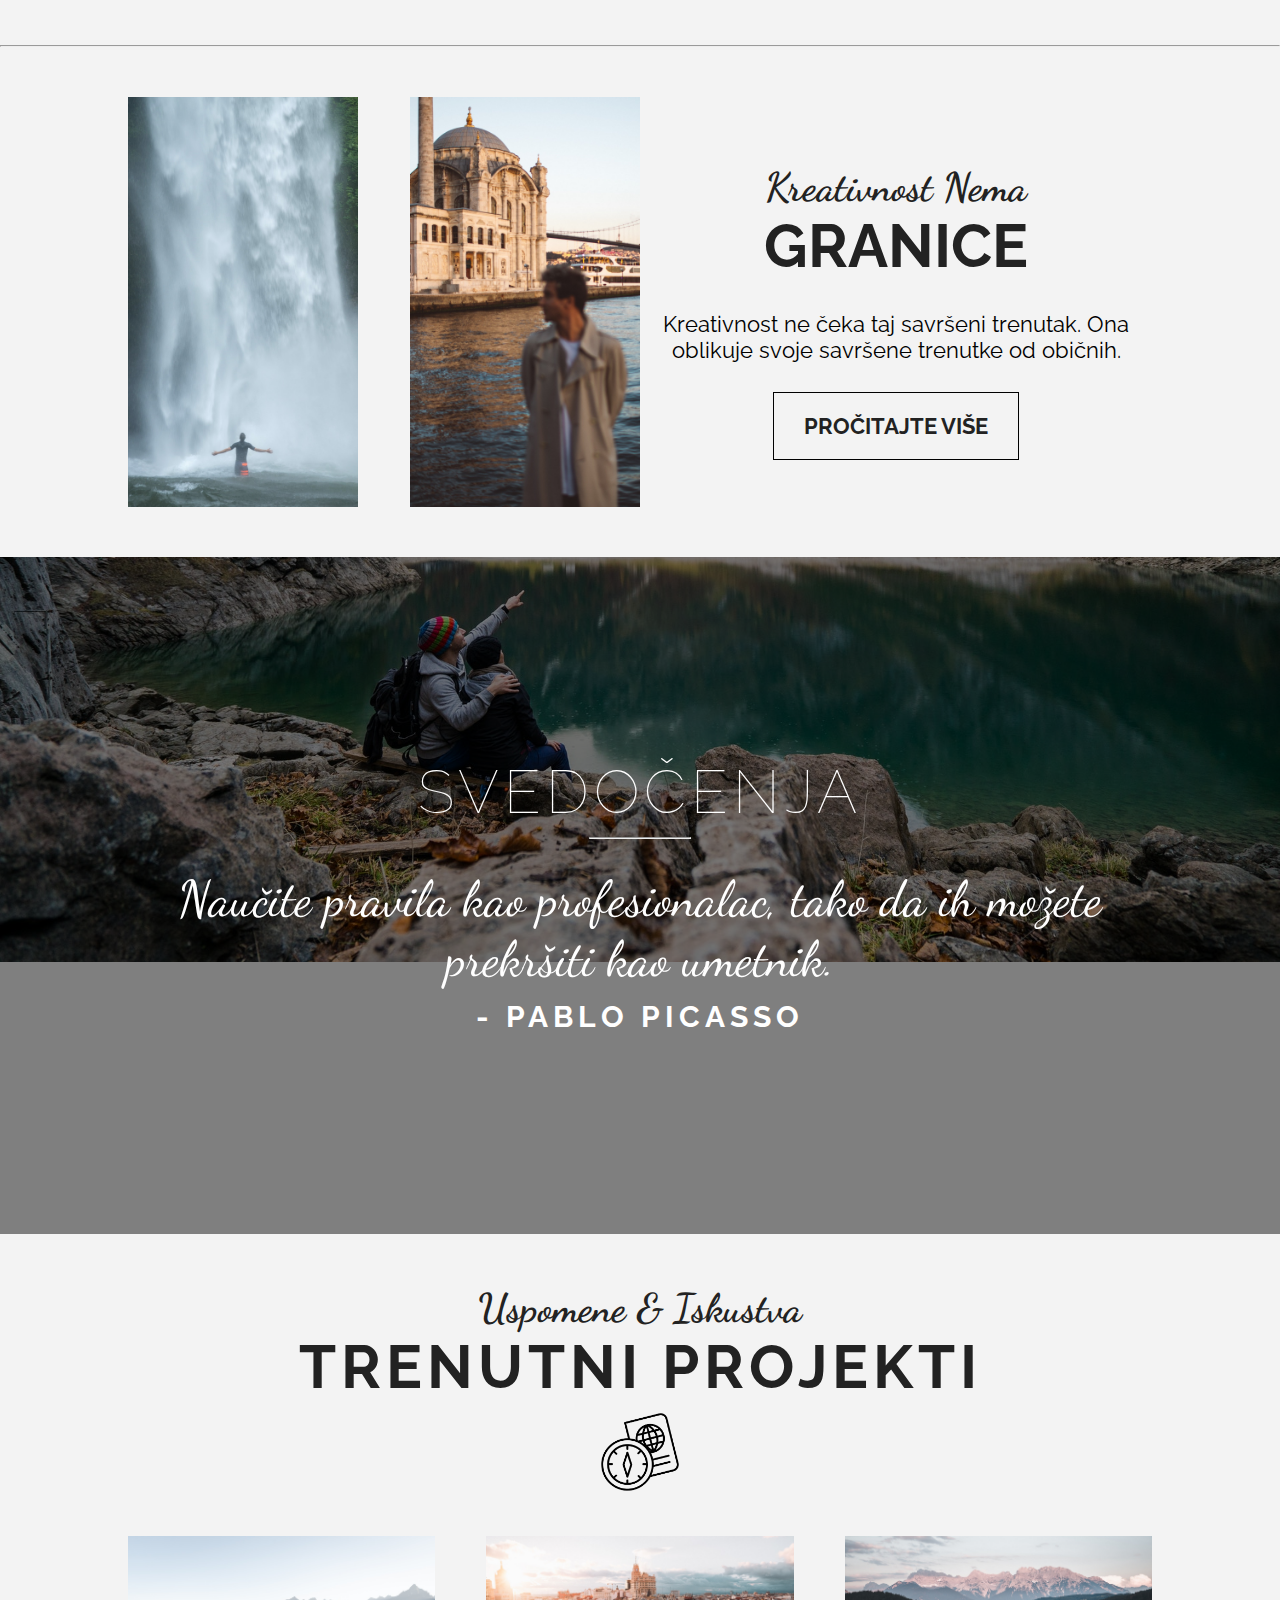
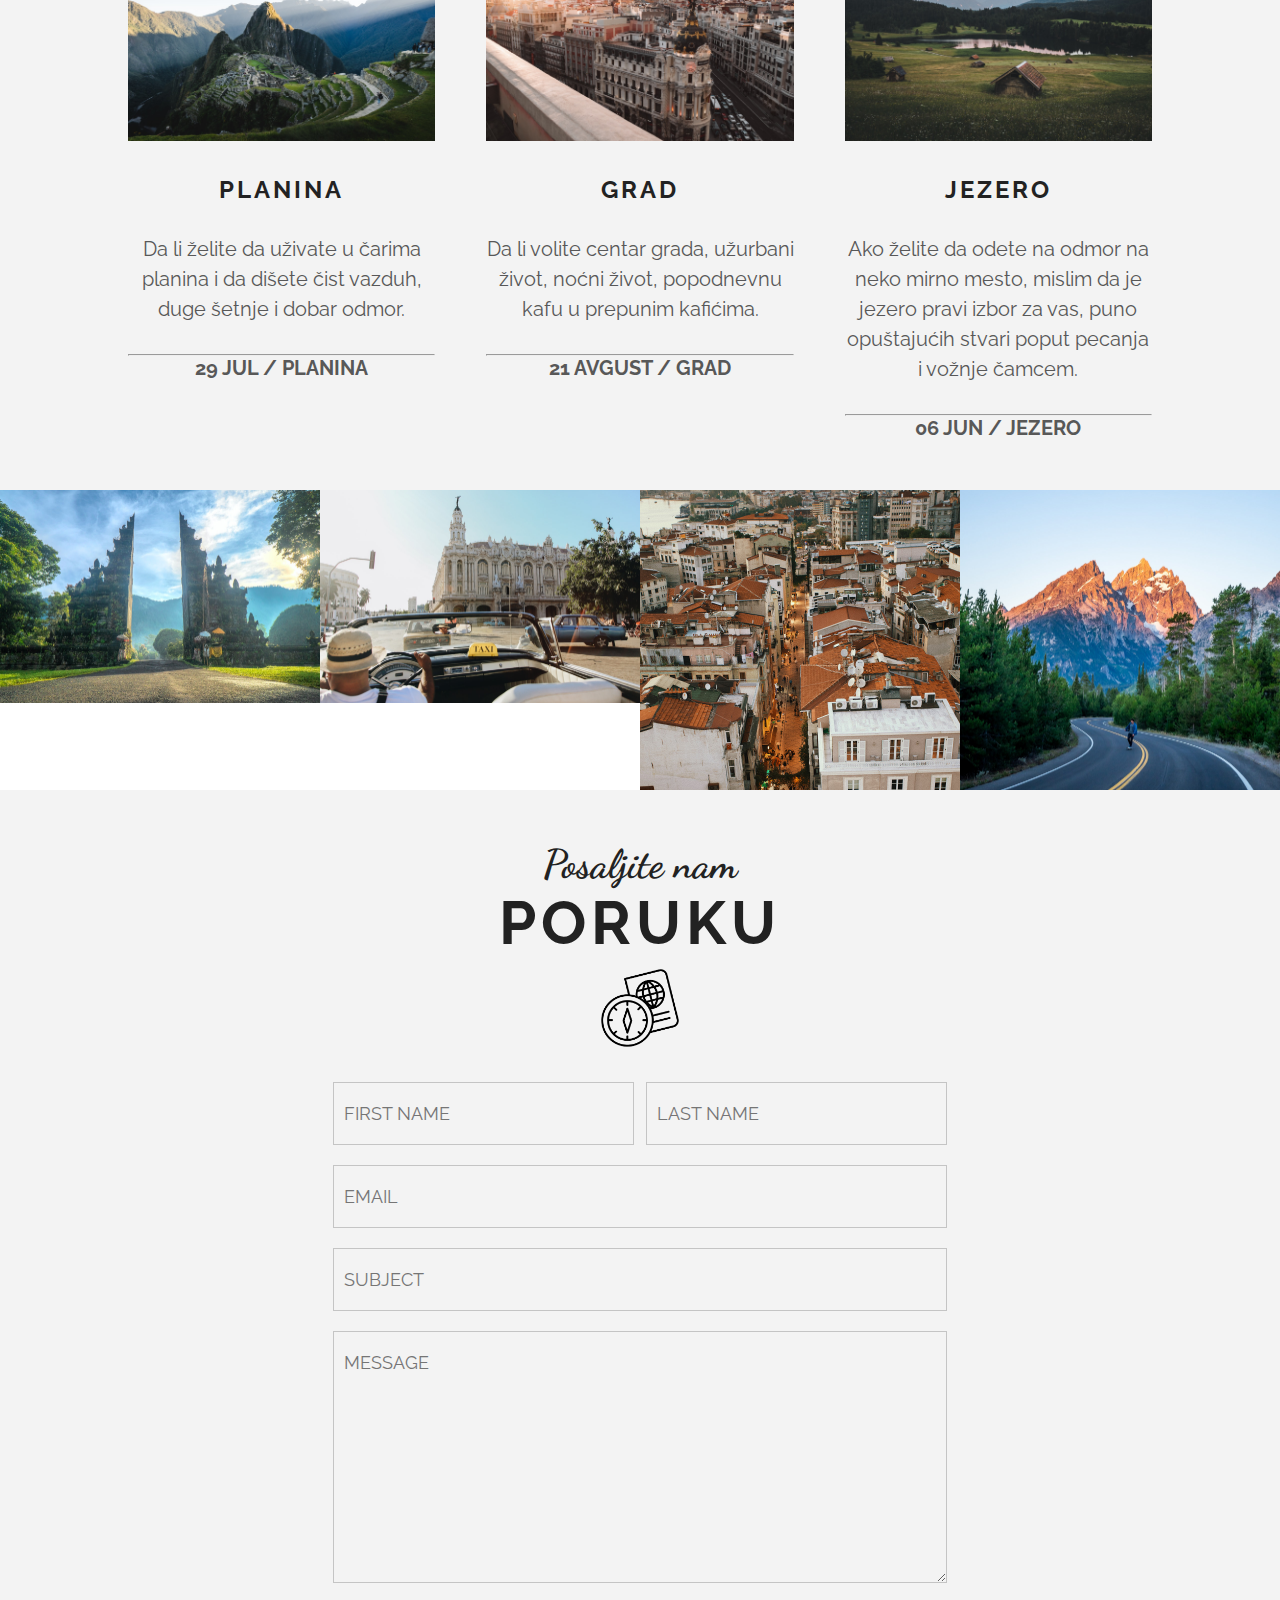
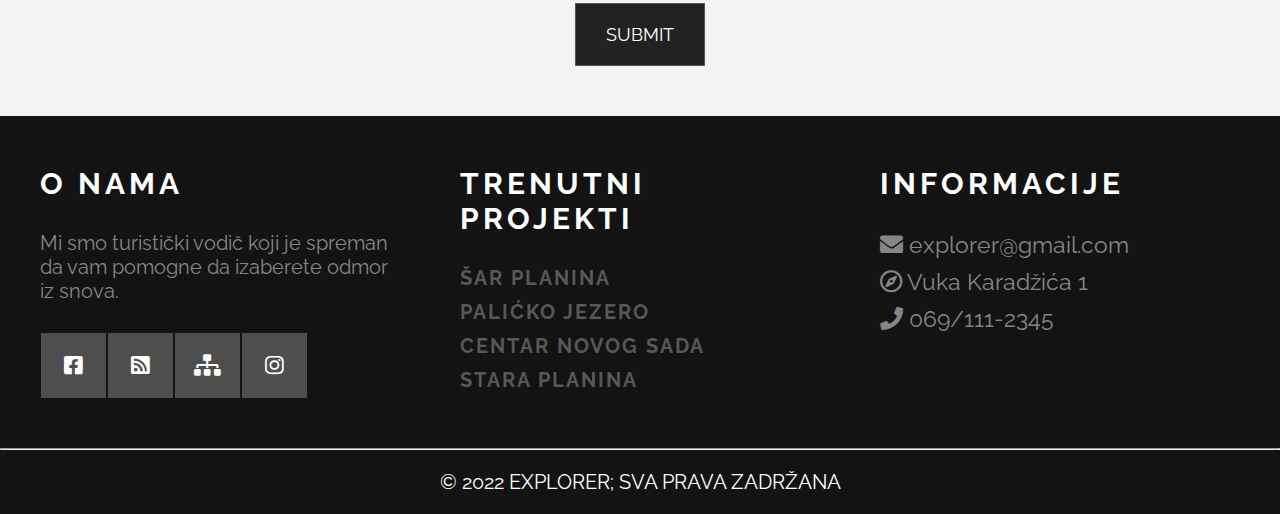
==== commit 310beae7: "nove" ====
--- a/index.html
+++ b/index.html
@@ -86,10 +86,10 @@
         <div id="cover-info">
           <img src="img/logo-white-icon.png" alt="idea" />
           <h1 class="text-white font-uppercase font-primary text-center mt-1">
-            - EXPLORATION -
+            - ISTRAŽIVANJE -
           </h1>
           <h2 class="text-white font-secondary text-center mt-1">
-            Jobs fill your pockets, but adventures fill your soul.
+            Poslovi vam pune džepove, ali avanture pune dušu.
           </h2>
           <p class="text-center mt-5">
             <a href="portfolio.html" class="text-white font-primary"
@@ -103,20 +103,20 @@
     <!-- SERVICES -->
     <div id="services">
       <div class="container">
-        <h3 class="text-center font-secondary text-dark">Our Talents</h3>
-        <h2 class="font-primary text-dark text-center">WHAT WE OFFER</h2>
+        <h3 class="text-center font-secondary text-dark">Naši talenti</h3>
+        <h2 class="font-primary text-dark text-center">STA NUDIMO</h2>
         <img src="img/logo-black-icon.png" class="icon" alt="idea" />
         <p class="text-muted text-center font-primary">
-          We offer you adventures through our pictures and our tourist guide. See what works best for you.
+          Nudimo vam avanture kroz naše slike i naš turistički vodič. Pogledajte šta vam najbolje odgovara.
         </p> 
         <div id="services-wrap">
           <div class="service">
             <h2 class="text-center"><i class="fas fa-md fa-camera"></i></h2>
             <h3 class="font-primary mt-3 text-uppercase text-center">
-              FRESH PHOTOGRAPHY
+              NOVE FOTOGRAFIJE
             </h3>
             <p class="text-muted mt-1 text-center font-primary">
-              It is an illusion that photos are made with the camera… they are made with the eye, heart, and head.
+              Iluzija je da se fotografije prave kamerom... prave se okom, srcem i glavom.
             </p>
           </div>
           <div class="service">
@@ -124,19 +124,19 @@
               <i class="fas fa-md fa-map-marker-alt"></i>
             </h2>
             <h3 class="font-primary mt-3 text-uppercase text-center">
-              Different location
+              Različite lokacije
             </h3>
             <p class="text-muted mt-1 text-center font-primary">
-              One's destination is never a place, but a new way of seeing things.
+              Nečija destinacija nikada nije mesto, već novi način sagledavanja stvari.
             </p>
           </div>
           <div class="service">
             <h2 class="text-center"><i class="far fa-md fa-image"></i></h2>
             <h3 class="font-primary mt-3 text-uppercase text-center">
-              High Quality
+              Visok Kvalitet
             </h3>
             <p class="text-muted mt-1 text-center font-primary">
-              Be passionate about solving the problem, not proving your solution.
+              Budite strastveni u rešavanju problema, a ne u dokazivanju svog rešenja.
             </p>
           </div>
         </div>
@@ -152,14 +152,14 @@
         </div>
         <div id="about-text-wrap" class="text-center">
           <div>
-            <h3 class="text-dark font-secondary">Creativity Has No</h3>
-            <h2 class="text-dark font-primary font-uppercase">BOUNDARIES</h2>
+            <h3 class="text-dark font-secondary">Kreativnost Nema</h3>
+            <h2 class="text-dark font-primary font-uppercase">GRANICE</h2>
             <p class="text-center font-primary mt-3">
-              Creativity doesn't wait for that perfect moment.
-               It fashions its own perfect moments out of ordinary ones.
+              Kreativnost ne čeka taj savršeni trenutak.
+               Ona oblikuje svoje savršene trenutke od običnih.
             </p>
             <p class="text-center mt-5">
-              <a href="#" class="font-primary text-dark">READ MORE</a>
+              <a href="#" class="font-primary text-dark">PROČITAJTE VIŠE</a>
             </p>
           </div>
         </div>
@@ -171,11 +171,11 @@
       <div class="relative">
         <div class="container">
           <h2 class="font-primary text-white text-uppercase text-center">
-            Testimonials
+            Svedočenja
           </h2>
           <hr />
           <h3 class="font-secondary mt-3 text-white text-center">
-            Learn the rules like a pro, so you can break them like an artist.
+            Naučite pravila kao profesionalac, tako da ih možete prekršiti kao umetnik.
           </h3>
           <h4 class="font-primary mt-1 text-white text-uppercase text-center">
             - PABLO PICASSO
@@ -187,10 +187,10 @@
     <div id="latest">
       <div class="container">
         <h3 class="font-secondary text-dark text-center">
-          Memories & Expiriences
+          Uspomene & Iskustva
         </h3>
         <h2 class="font-primary text-dark text-center text-uppercase">
-          RECENT PROJECTS
+          TRENUTNI PROJEKTI
         </h2>
         <img src="img/logo-black-icon.png" class="icon" alt="idea" />
 
@@ -201,14 +201,14 @@
               <h4
                 class="font-primary text-dark mt-3 text-center text-uppercase"
               >
-                Mountain
+                Planina
               </h4>
               <p class="font-primary text-center mt-3 text-muted">
-                Do you want to enjoy the emperors of the mountains and breathe clean air, long hikes and a good rest.
+                Da li želite da uživate u čarima planina i da dišete čist vazduh, duge šetnje i dobar odmor.
               </p>
               <hr class="mt-3" />
               <h5 class="font-primary text-muted text-center text-uppercase">
-                29 July / mountain
+                29 Jul / planina
               </h5>
             </a>
           </div>
@@ -218,14 +218,14 @@
               <h4
                 class="font-primary text-dark mt-3 text-center text-uppercase"
               >
-                City
+                Grad
               </h4>
               <p class="font-primary text-center mt-3 text-muted">
-                Do you like the city center, busy life, night life, afternoon coffee in crowded cafes.
+                Da li volite centar grada, užurbani život, noćni život, popodnevnu kafu u prepunim kafićima.
               </p>
               <hr class="mt-3" />
               <h5 class="font-primary text-muted text-center text-uppercase">
-                21 August / city
+                21 Avgust / grad
               </h5></a
             >
           </div>
@@ -235,14 +235,14 @@
               <h4
                 class="font-primary text-dark mt-3 text-center text-uppercase"
               >
-                Lake
+                Jezero
               </h4>
               <p class="font-primary text-center mt-3 text-muted">
-                If you want to go on vacation to a quiet place, I think the lake is the right choice for you, a lot of relaxing things like fishing and boating.
+                Ako želite da odete na odmor na neko mirno mesto, mislim da je jezero pravi izbor za vas, puno opuštajućih stvari poput pecanja i vožnje čamcem.
               </p>
               <hr class="mt-3" />
               <h5 class="font-primary text-muted text-center text-uppercase">
-                06 June / lake
+                06 Jun / jezero
               </h5></a
             >
           </div>
@@ -287,9 +287,9 @@
     <!-- CONTACT -->
     <div id="contact">
       <div class="container">
-        <h3 class="font-secondary text-dark text-center">Send Us</h3>
+        <h3 class="font-secondary text-dark text-center">Posaljite nam</h3>
         <h2 class="font-primary text-dark text-center text-uppercase">
-          Message
+          Poruku
         </h2>
         <img src="img/logo-black-icon.png" class="icon" alt="idea" />
         <div id="form-wrap">
@@ -340,9 +340,9 @@
     <footer>
       <div id="footer-wrap">
         <div class="footer-col">
-          <h2 class="text-white text-uppercase font-primary">ABOUT US</h2>
+          <h2 class="text-white text-uppercase font-primary">O NAMA</h2>
           <p class="text-muted mt-3 font-primary">
-            We are a travel guide who is ready to help you choose your dream vacation.
+            Mi smo turistički vodič koji je spreman da vam pomogne da izaberete odmor iz snova.
           </p>
           <div class="social-footer mt-3">
             <a class="text-white" href="https://facebook.com" target="blank">
@@ -362,31 +362,31 @@
         </div>
         <div class="footer-col">
           <h2 class="text-white text-uppercase font-primary">
-            RECENT PROJECTS
+            TRENUTNI PROJEKTI
           </h2>
           <p class="mt-3">
             <a href="#" class="font-primary text-uppercase text-muted"
-              >Project 1</a
+              >Šar Planina</a
             >
           </p>
           <p class="mt-1">
             <a href="#" class="font-primary text-uppercase text-muted"
-              >Project 2</a
+              >Palićko jezero</a
             >
           </p>
           <p class="mt-1">
             <a href="#" class="font-primary text-uppercase text-muted"
-              >Project 3</a
+              >Centar Novog Sada</a
             >
           </p>
           <p class="mt-1">
             <a href="#" class="font-primary text-uppercase text-muted"
-              >Project 4</a
+              >Stara Planina</a
             >
           </p>
         </div>
         <div class="footer-col">
-          <h2 class="text-white text-uppercase font-primary">INFORMATION</h2>
+          <h2 class="text-white text-uppercase font-primary">INFORMACIJE</h2>
           <p class="mt-3 text-white font-primary">
             <i class="fas fa-envelope"></i> explorer&#64;gmail&#46;com
           </p>
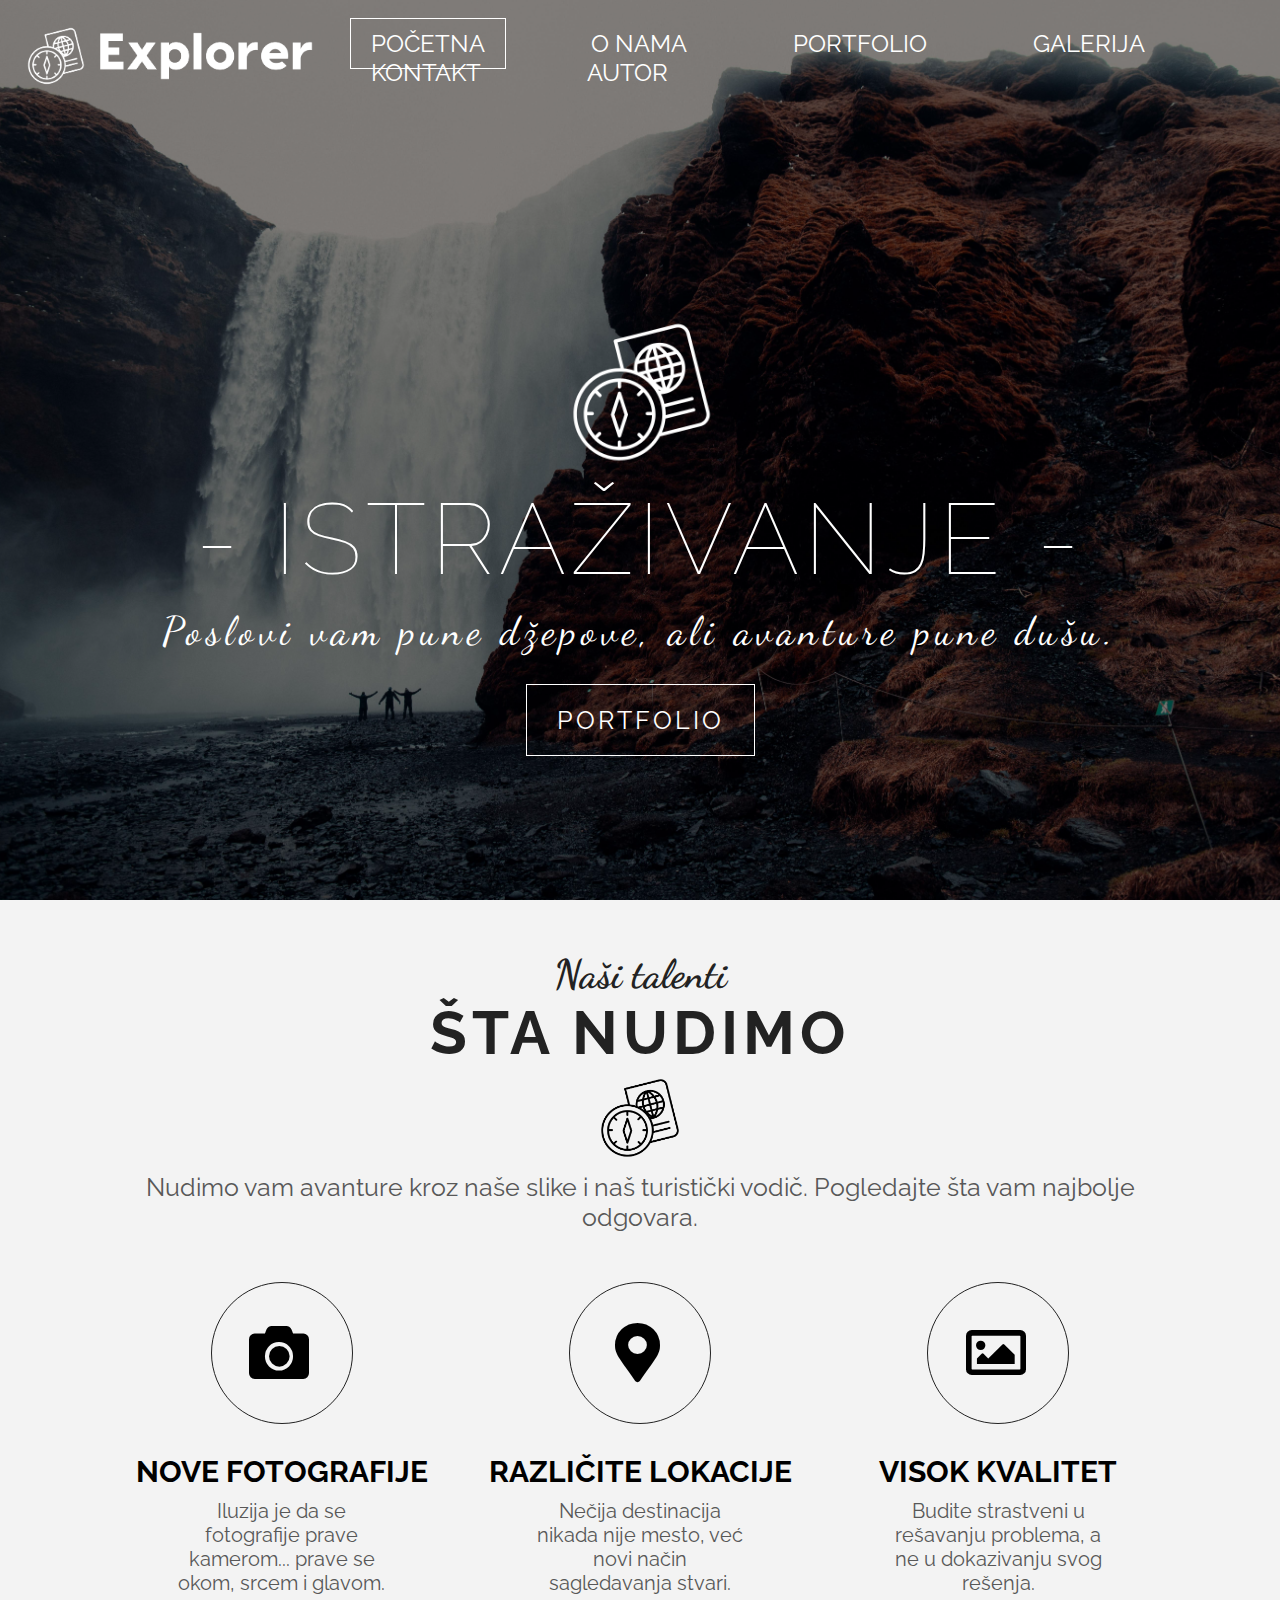
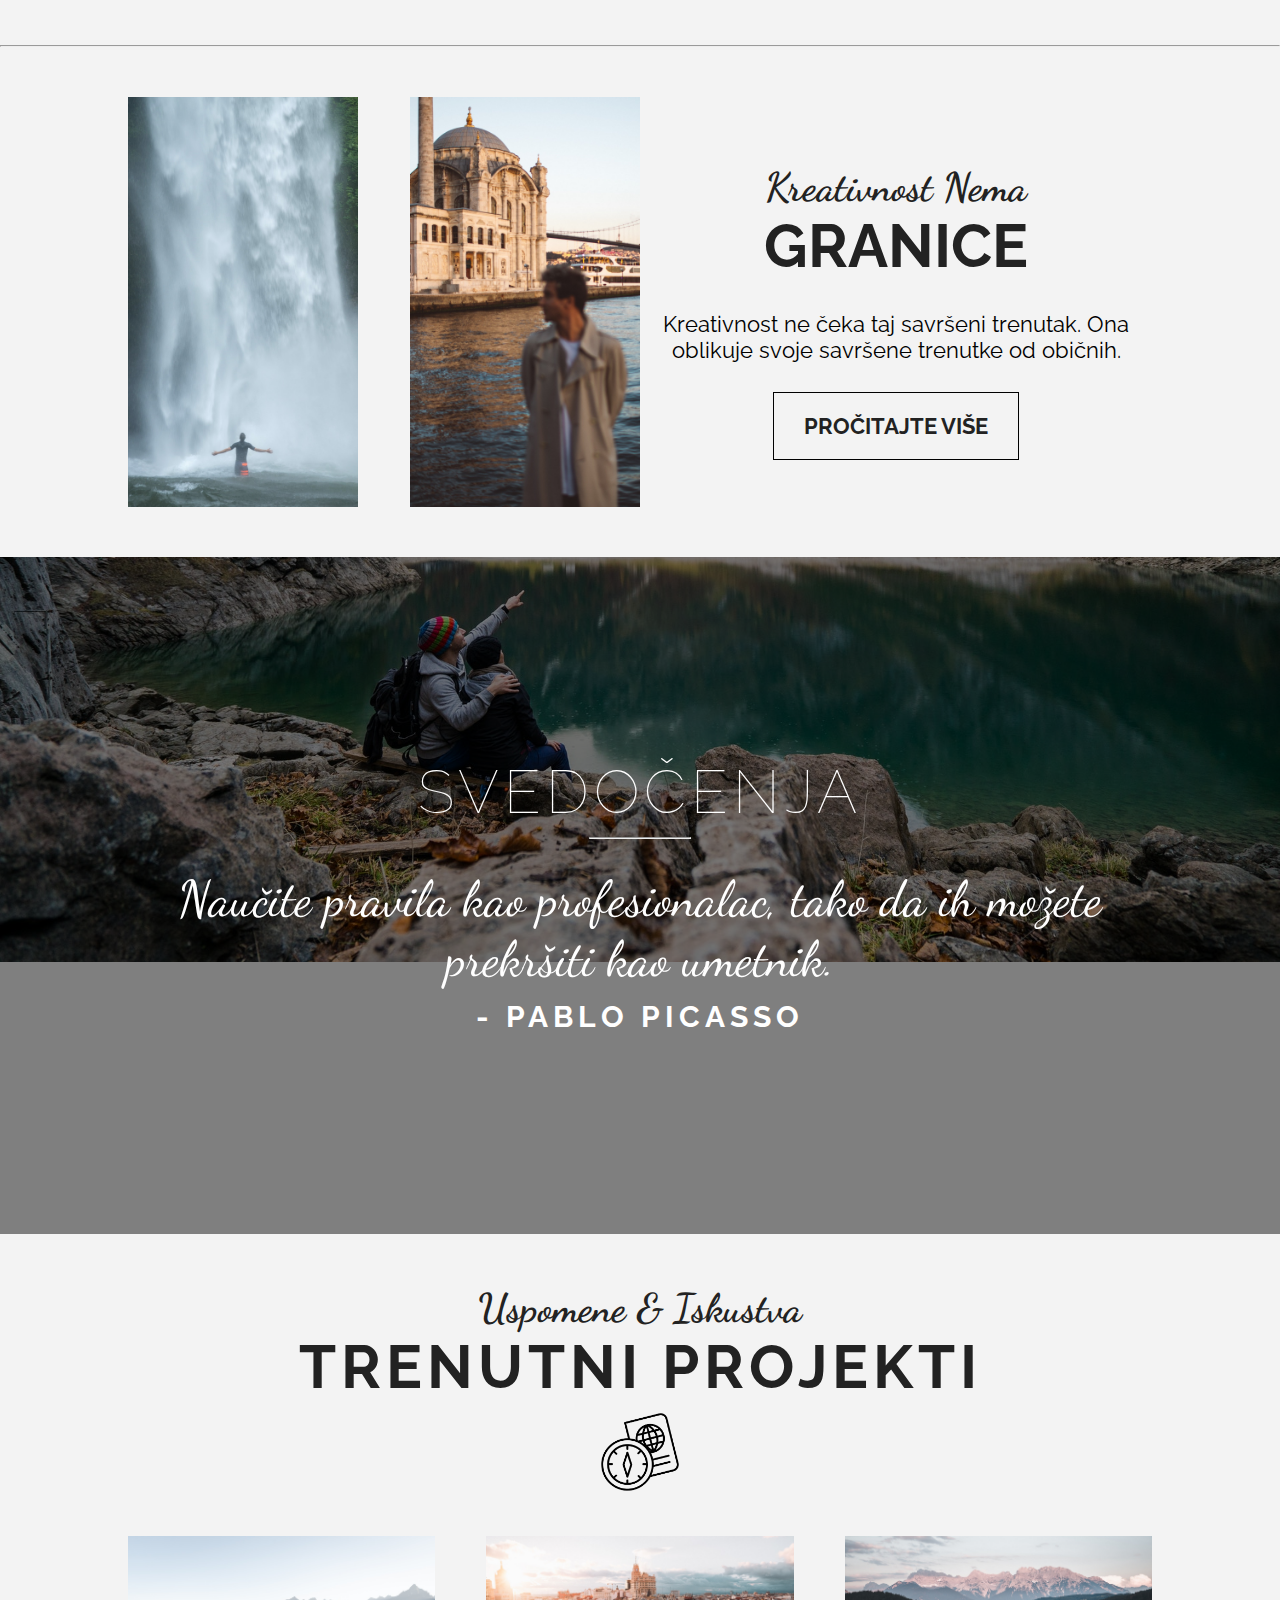
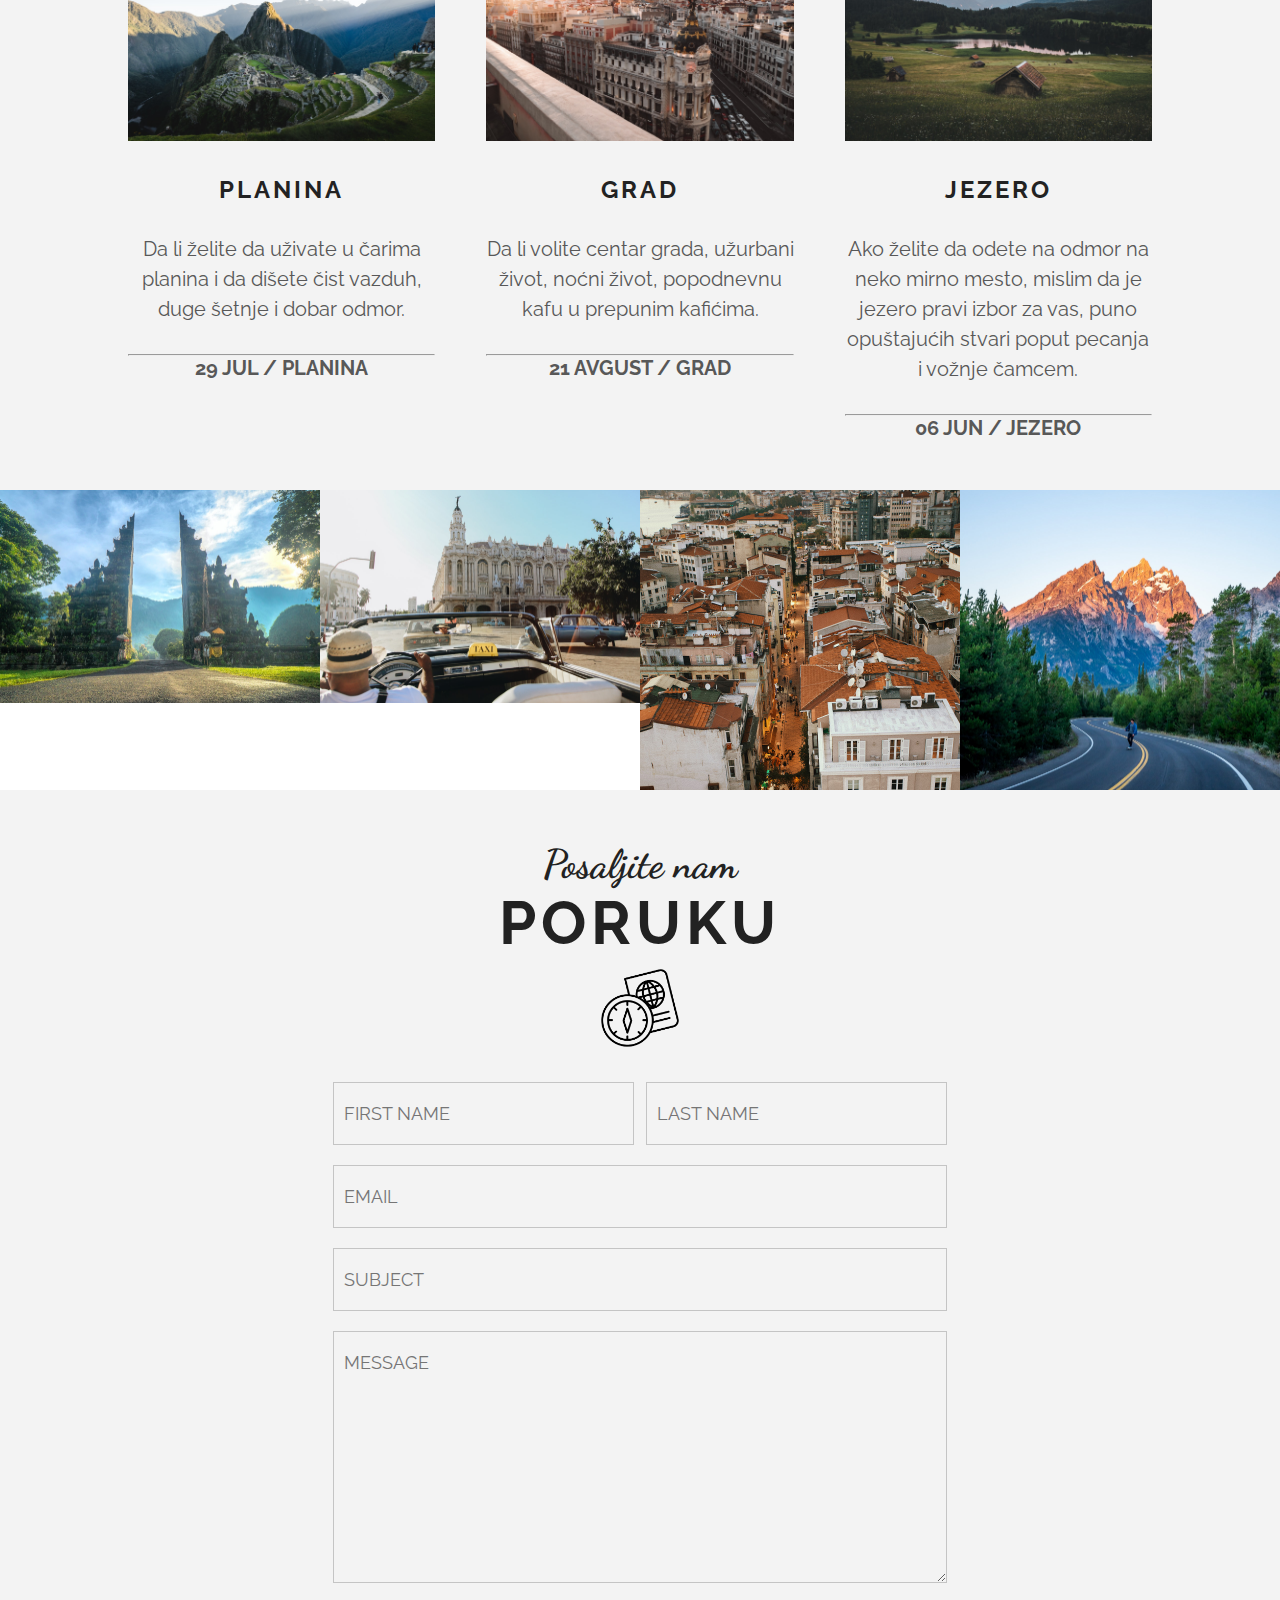
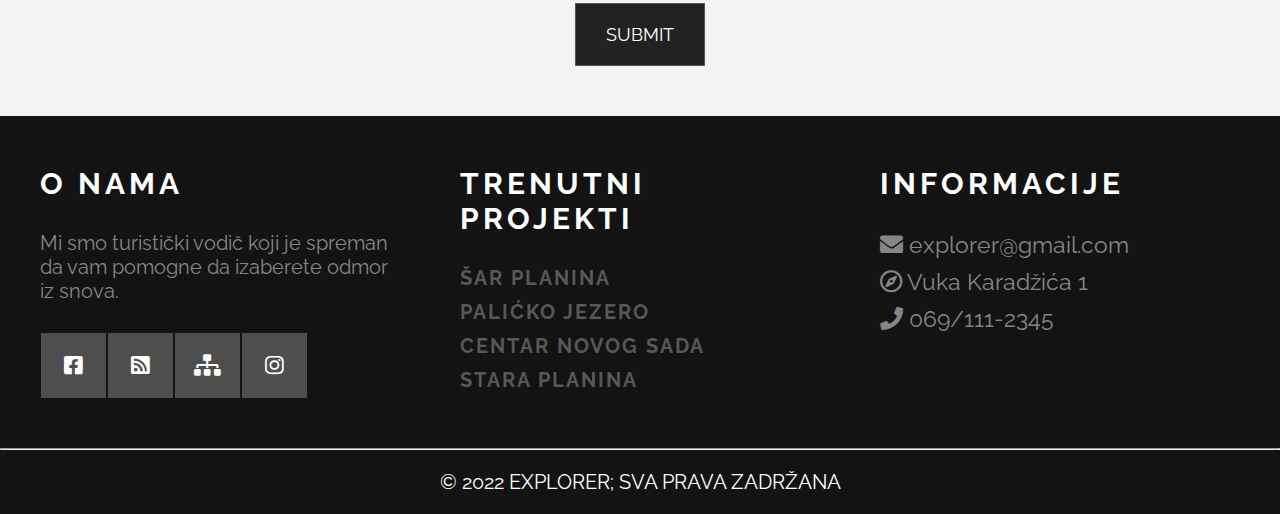
==== commit f9dc77c9: "newone" ====
--- a/index.html
+++ b/index.html
@@ -104,7 +104,7 @@
     <div id="services">
       <div class="container">
         <h3 class="text-center font-secondary text-dark">Naši talenti</h3>
-        <h2 class="font-primary text-dark text-center">STA NUDIMO</h2>
+        <h2 class="font-primary text-dark text-center">ŠTA NUDIMO</h2>
         <img src="img/logo-black-icon.png" class="icon" alt="idea" />
         <p class="text-muted text-center font-primary">
           Nudimo vam avanture kroz naše slike i naš turistički vodič. Pogledajte šta vam najbolje odgovara.
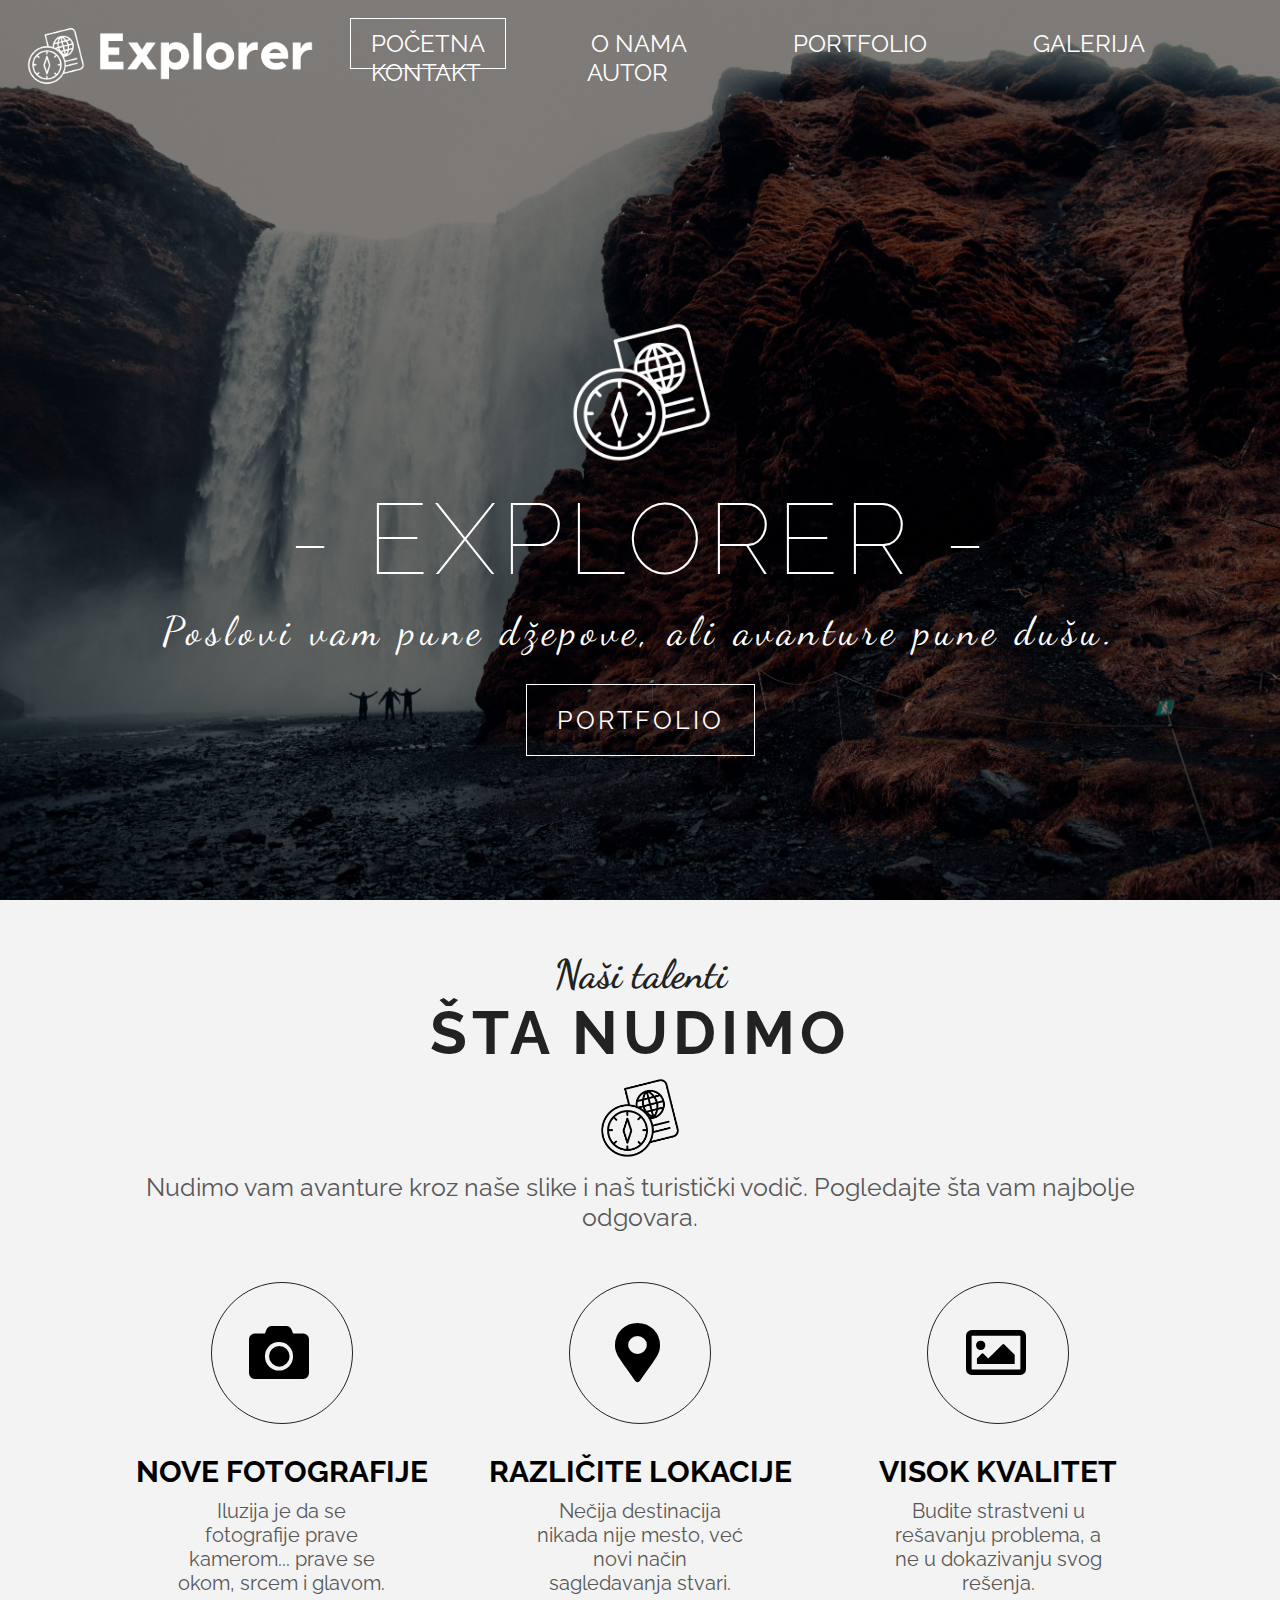
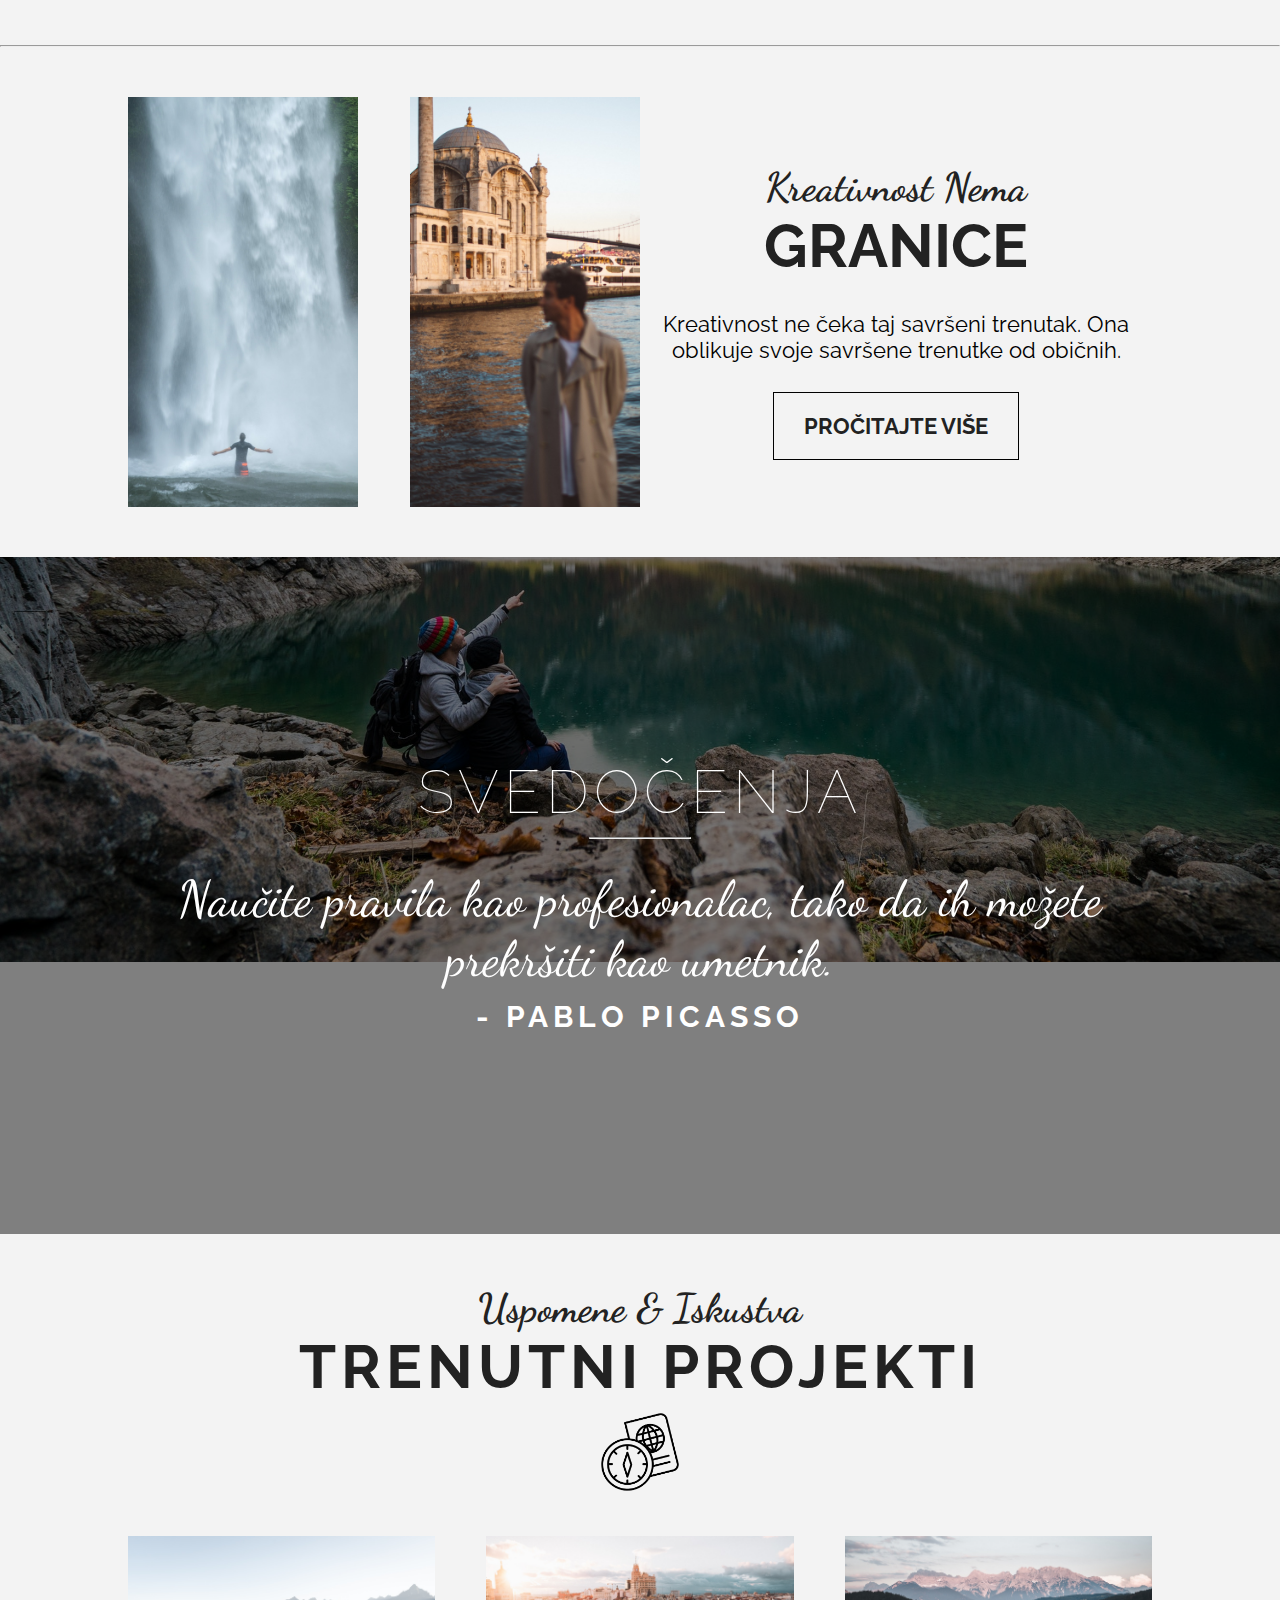
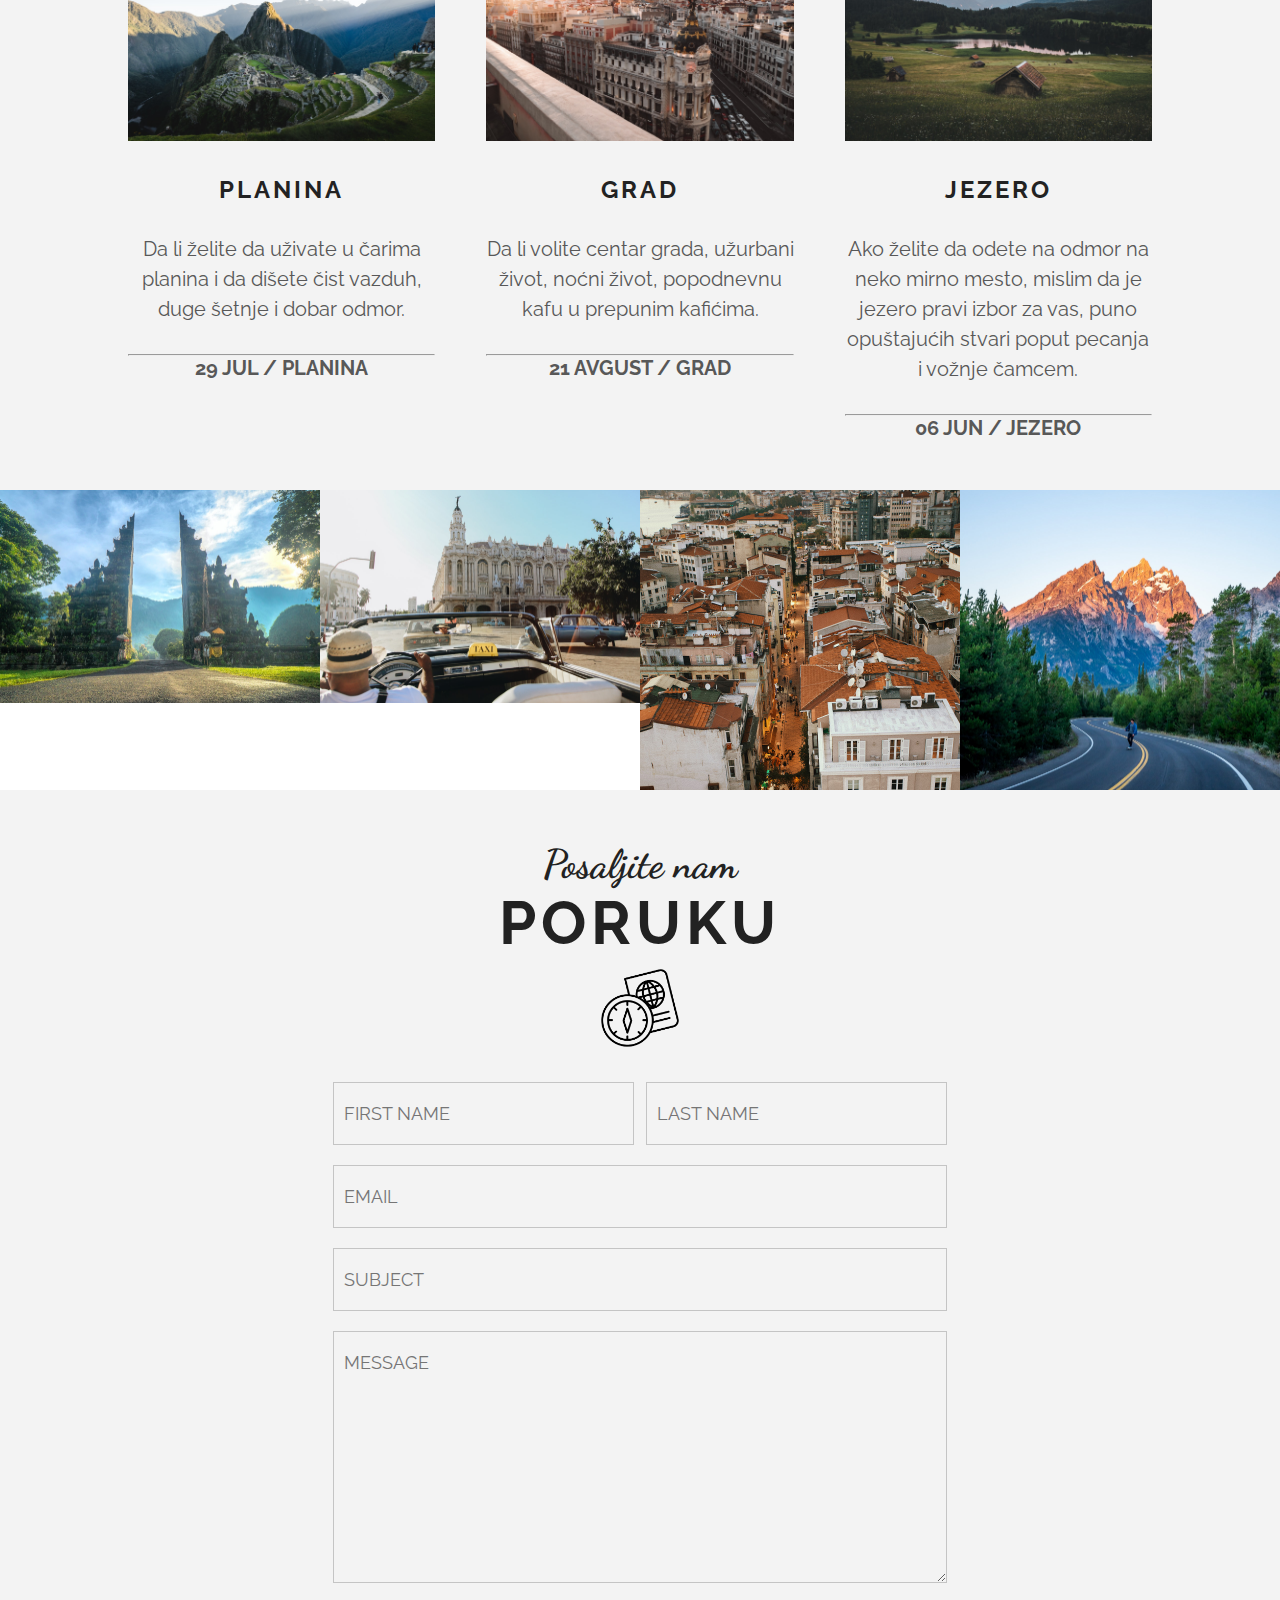
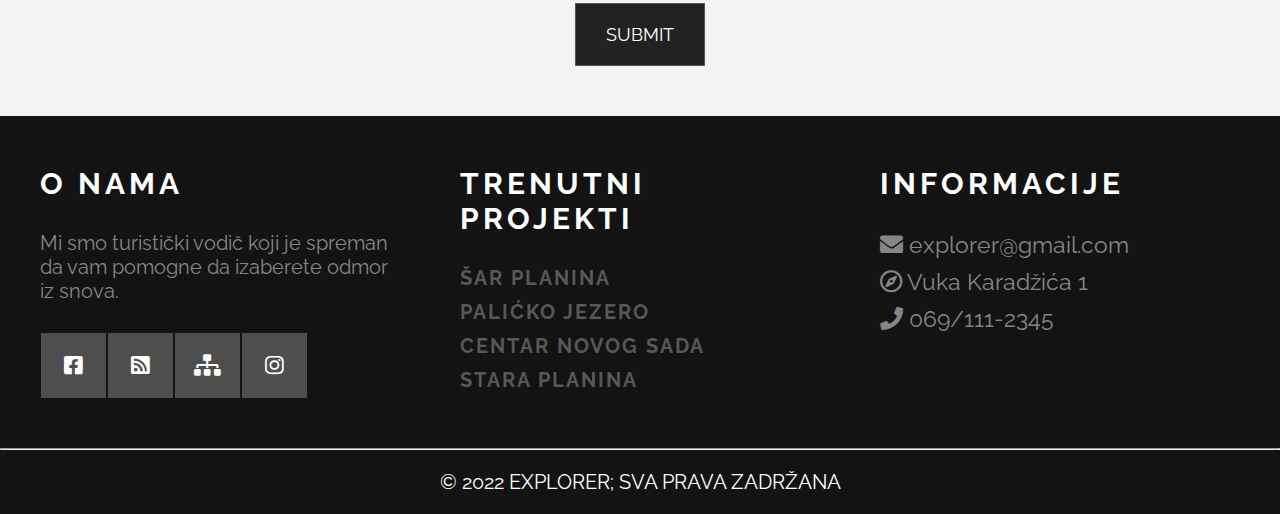
==== commit 768580e3: "NEWW" ====
--- a/index.html
+++ b/index.html
@@ -86,7 +86,7 @@
         <div id="cover-info">
           <img src="img/logo-white-icon.png" alt="idea" />
           <h1 class="text-white font-uppercase font-primary text-center mt-1">
-            - ISTRAŽIVANJE -
+            - EXPLORER -
           </h1>
           <h2 class="text-white font-secondary text-center mt-1">
             Poslovi vam pune džepove, ali avanture pune dušu.
